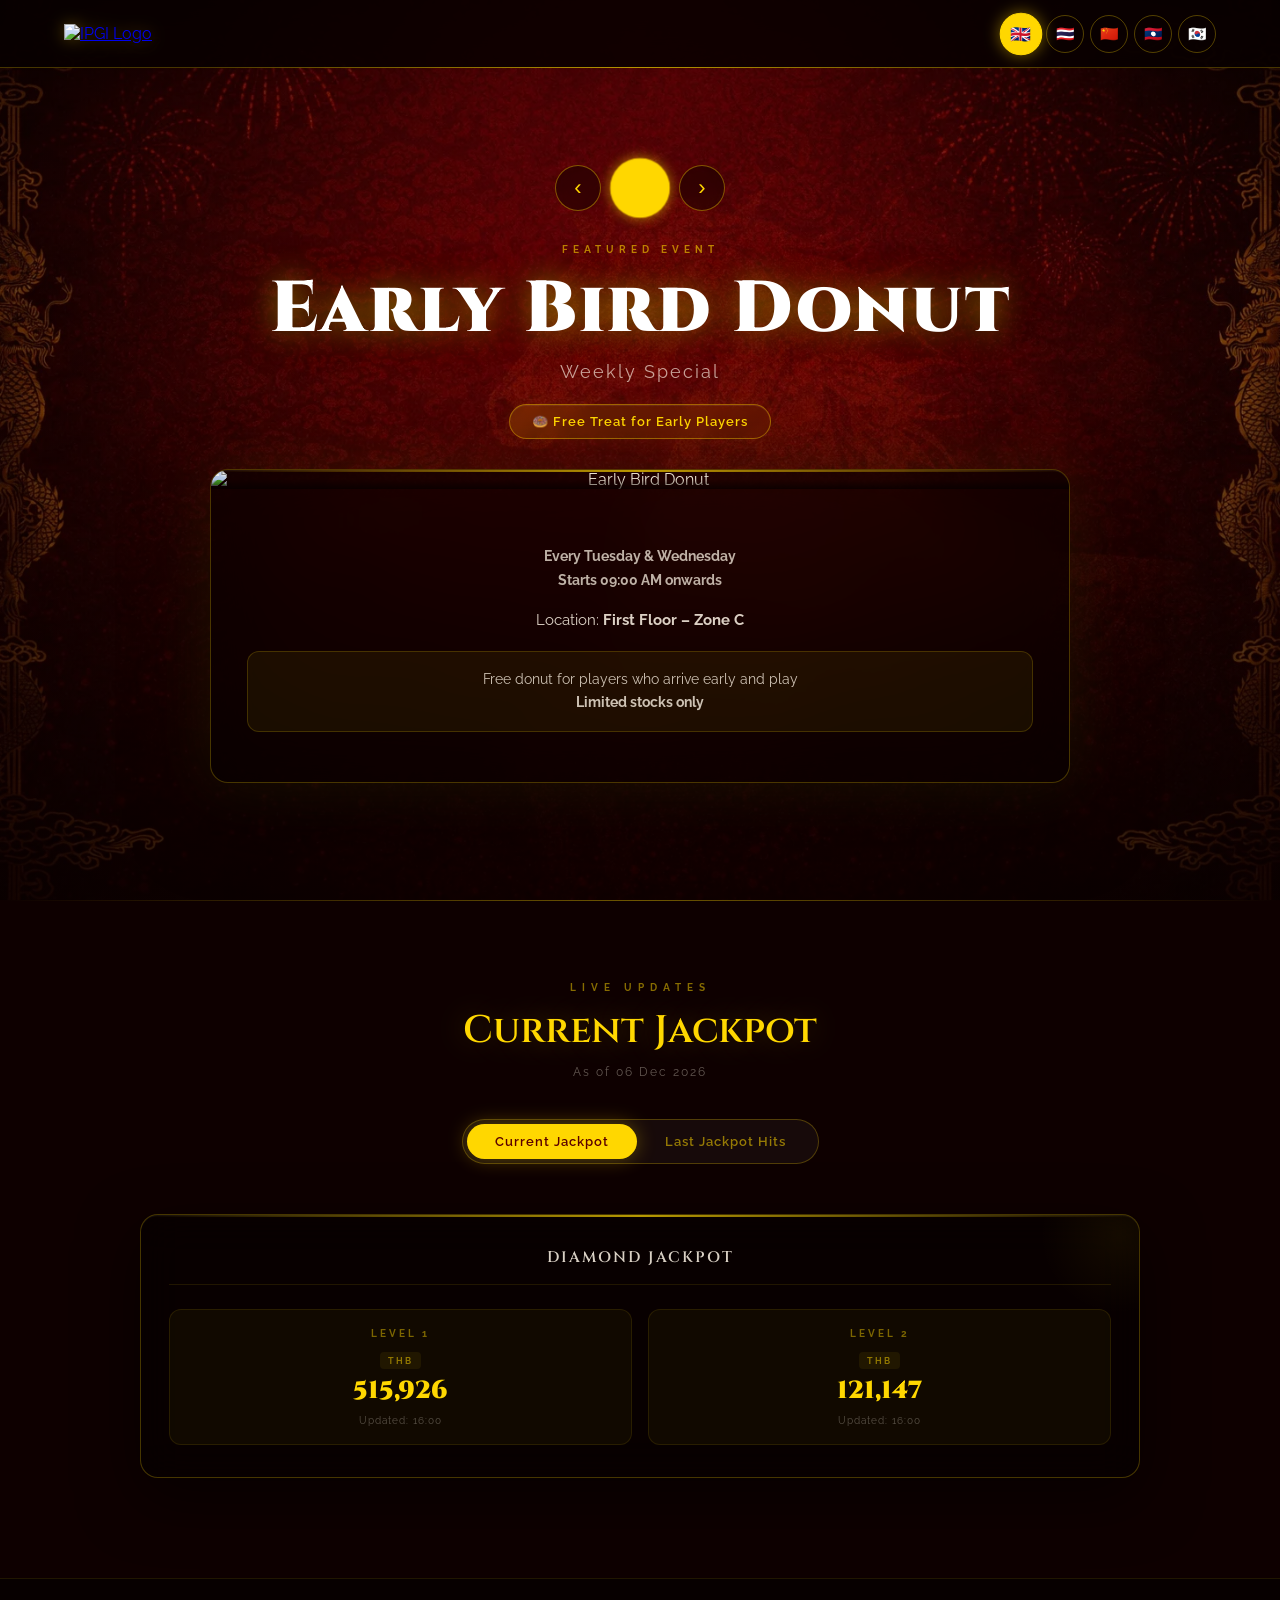
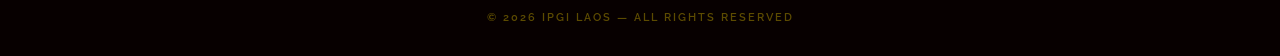
==== index.html @ 239caa52 "Add files via upload" ====
<!DOCTYPE html>
<html lang="en">
<head>
<meta charset="UTF-8">
<meta name="viewport" content="width=device-width, initial-scale=1.0">
<title>IPGI – Events & Jackpot</title>

<link href="https://fonts.googleapis.com/css2?family=Cinzel:wght@400;600;900&family=Raleway:wght@300;400;600;700&display=swap" rel="stylesheet">

<style>
:root{
  --gold:#ffd700;
  --gold-dim:#c9a227;
  --gold-pale:rgba(255,215,0,0.12);
  --crimson:#8b0000;
  --crimson-deep:#1a0000;
  --glass:rgba(10,0,0,0.55);
  --glass-border:rgba(255,215,0,0.25);
  --text:#fff5e6;
  --radius:18px;
  --nav-h:68px;
}

*{margin:0;padding:0;box-sizing:border-box;}
html{scroll-behavior:smooth;}

body{
  font-family:'Raleway',sans-serif;
  color:var(--text);
  background:#0e0000;
  overflow-x:hidden;
  min-height:100vh;
}

/* ── ANIMATED BACKGROUND ── */
body::before{
  content:'';
  position:fixed;
  inset:0;
  background:
    radial-gradient(ellipse 80% 60% at 50% -10%, rgba(139,0,0,0.7) 0%, transparent 70%),
    radial-gradient(ellipse 60% 40% at 80% 100%, rgba(100,0,0,0.4) 0%, transparent 60%),
    radial-gradient(ellipse 50% 50% at 20% 80%, rgba(80,0,0,0.3) 0%, transparent 60%),
    #080000;
  z-index:0;
  pointer-events:none;
}

/* noise grain overlay */
body::after{
  content:'';
  position:fixed;
  inset:0;
  background-image:url("data:image/svg+xml,%3Csvg viewBox='0 0 200 200' xmlns='http://www.w3.org/2000/svg'%3E%3Cfilter id='n'%3E%3CfeTurbulence type='fractalNoise' baseFrequency='0.9' numOctaves='4' stitchTiles='stitch'/%3E%3C/filter%3E%3Crect width='100%25' height='100%25' filter='url(%23n)' opacity='0.04'/%3E%3C/svg%3E");
  background-size:200px 200px;
  opacity:0.35;
  z-index:0;
  pointer-events:none;
}

/* ══════════════════════════════════════
   NAVBAR
══════════════════════════════════════ */
.navbar{
  position:fixed;
  top:0;left:0;width:100%;height:var(--nav-h);
  padding:0 5%;
  display:flex;
  align-items:center;
  justify-content:space-between;
  background:rgba(8,0,0,0.85);
  backdrop-filter:blur(20px);
  -webkit-backdrop-filter:blur(20px);
  border-bottom:1px solid var(--glass-border);
  z-index:1000;
}

.navbar::after{
  content:'';
  position:absolute;
  bottom:-1px;left:15%;right:15%;
  height:1px;
  background:linear-gradient(to right,transparent,var(--gold),transparent);
  opacity:0.6;
}

.logo img{
  height:44px;
  max-width:150px;
  object-fit:contain;
  filter:drop-shadow(0 0 8px rgba(255,215,0,0.3));
  transition:filter .3s;
}
.logo img:hover{filter:drop-shadow(0 0 14px rgba(255,215,0,0.6));}

.lang-switch{display:flex;gap:6px;align-items:center;}
.lang-switch button{
  border:1px solid rgba(255,215,0,0.3);
  background:transparent;
  color:var(--gold);
  border-radius:50%;
  width:38px;height:38px;
  font-size:15px;
  cursor:pointer;
  transition:all .25s;
  display:flex;align-items:center;justify-content:center;
}
.lang-switch button:hover{
  border-color:var(--gold);
  background:rgba(255,215,0,0.1);
  transform:scale(1.08);
}
.lang-switch button.active{
  background:var(--gold);
  border-color:var(--gold);
  color:#5a0000;
  font-weight:700;
  box-shadow:0 0 14px rgba(255,215,0,0.45);
  transform:scale(1.12);
}

/* ══════════════════════════════════════
   HERO / EVENTS
══════════════════════════════════════ */
.hero{
  position:relative;
  z-index:2;
  padding:calc(var(--nav-h) + 60px) 6% 80px;
  text-align:center;
  min-height:100vh;
  display:flex;
  flex-direction:column;
  align-items:center;
  justify-content:center;
  overflow:hidden;
}

.hero-bg{
  position:absolute;
  inset:0;
  background:url("images/cny-bg.webp") center/cover no-repeat;
  z-index:-1;
}
.hero-bg::after{
  content:'';
  position:absolute;
  inset:0;
  background:
    linear-gradient(to bottom, rgba(8,0,0,0.55) 0%, rgba(8,0,0,0.30) 40%, rgba(8,0,0,0.80) 100%),
    linear-gradient(to right, rgba(8,0,0,0.3) 0%, transparent 30%, transparent 70%, rgba(8,0,0,0.3) 100%);
}

/* Event nav */
.event-nav{
  display:flex;
  align-items:center;
  justify-content:center;
  gap:16px;
  margin-bottom:32px;
}
.event-nav button{
  width:46px;height:46px;
  border-radius:50%;
  border:1px solid rgba(255,215,0,0.4);
  background:rgba(0,0,0,0.4);
  backdrop-filter:blur(8px);
  color:var(--gold);
  font-size:22px;
  line-height:1;
  cursor:pointer;
  transition:all .25s;
  display:flex;align-items:center;justify-content:center;
}
.event-nav button:hover{
  background:rgba(255,215,0,0.15);
  border-color:var(--gold);
  transform:scale(1.1);
  box-shadow:0 0 20px rgba(255,215,0,0.2);
}

.evt-dots{display:flex;align-items:center;gap:10px;}
.evt-dot{
  width:9px;height:9px;
  border-radius:50%;
  border:1px solid rgba(255,215,0,0.5);
  background:transparent;
  cursor:pointer;
  transition:all .3s;
  padding:0;
}
.evt-dot.active{
  background:var(--gold);
  box-shadow:0 0 10px rgba(255,215,0,0.6);
  transform:scale(1.3);
}

.hero-content{
  transition:opacity .22s ease, transform .22s ease;
  width:100%;
  max-width:860px;
}
.hero-content.fade{opacity:0.05;transform:translateY(8px);}

.event-overline{
  font-size:0.65rem;
  font-weight:700;
  letter-spacing:5px;
  text-transform:uppercase;
  color:rgba(255,215,0,0.6);
  margin-bottom:14px;
}

.hero h1{
  font-family:'Cinzel',serif;
  font-size:clamp(2rem, 6vw, 4.5rem);
  font-weight:900;
  letter-spacing:2px;
  color:#fff;
  text-shadow:
    0 0 30px rgba(255,215,0,0.5),
    0 2px 40px rgba(0,0,0,0.8);
  margin-bottom:10px;
  line-height:1.15;
}

.hero h2{
  font-size:clamp(0.85rem, 2vw, 1.1rem);
  font-weight:400;
  color:rgba(255,245,230,0.65);
  letter-spacing:2px;
  margin-bottom:22px;
}

.event-pill{
  display:inline-flex;
  align-items:center;
  gap:8px;
  background:linear-gradient(135deg,rgba(255,215,0,0.15),rgba(255,215,0,0.06));
  border:1px solid rgba(255,215,0,0.4);
  backdrop-filter:blur(6px);
  color:var(--gold);
  padding:9px 22px;
  border-radius:100px;
  font-size:0.82rem;
  font-weight:600;
  letter-spacing:1px;
  margin-bottom:30px;
  box-shadow:0 0 20px rgba(255,215,0,0.08),inset 0 1px 0 rgba(255,255,255,0.07);
}

.event-box{
  background:rgba(5,0,0,0.6);
  backdrop-filter:blur(24px);
  -webkit-backdrop-filter:blur(24px);
  border:1px solid var(--glass-border);
  border-radius:var(--radius);
  padding:0;
  overflow:hidden;
  box-shadow:
    0 0 60px rgba(255,215,0,0.07),
    0 30px 80px rgba(0,0,0,0.6),
    inset 0 1px 0 rgba(255,255,255,0.04);
  position:relative;
}

.event-box::before{
  content:'';
  position:absolute;
  top:0;left:0;right:0;
  height:2px;
  background:linear-gradient(to right,transparent,var(--gold),transparent);
  opacity:0.7;
  z-index:1;
}

.event-media{display:none;position:relative;}
.event-media.has-img{display:block;}
.event-img{
  width:100%;max-height:320px;
  object-fit:cover;display:block;
  filter:brightness(0.9) contrast(1.05) saturate(1.1);
}
.event-media::after{
  content:'';
  position:absolute;inset:0;
  background:linear-gradient(to bottom,transparent 50%,rgba(5,0,0,0.7));
  pointer-events:none;
}

.event-body{padding:32px 36px 36px;}

.prize,.schedule,.event-location,.cta-text{
  margin-bottom:14px;
  font-size:0.93rem;
  line-height:1.7;
  color:rgba(255,245,230,0.85);
}
.prize{color:var(--gold);font-size:1.05rem;}
.schedule{color:rgba(255,245,230,0.72);font-size:0.88rem;}
.cta-text{
  margin-top:18px;padding:16px 20px;
  border-radius:12px;
  background:rgba(255,215,0,0.06);
  border:1px solid rgba(255,215,0,0.18);
  font-size:0.88rem;
  color:rgba(255,245,230,0.78);
}

/* ══════════════════════════════════════
   DIVIDER
══════════════════════════════════════ */
.divider{
  position:relative;z-index:2;
  height:1px;
  background:linear-gradient(to right,transparent,rgba(255,215,0,0.4),transparent);
}

/* ══════════════════════════════════════
   JACKPOT SECTION
══════════════════════════════════════ */
.jackpot-section{
  position:relative;z-index:2;
  padding:80px 6% 100px;
  text-align:center;
}

.section-eyebrow{
  font-size:0.65rem;font-weight:700;
  letter-spacing:6px;text-transform:uppercase;
  color:rgba(255,215,0,0.5);margin-bottom:12px;
}

.section-title{
  font-family:'Cinzel',serif;
  font-size:clamp(1.4rem,4vw,2.4rem);
  font-weight:600;
  color:var(--gold);margin-bottom:8px;
  text-shadow:0 0 30px rgba(255,215,0,0.25);
}

.section-subtitle{
  font-size:0.78rem;
  color:rgba(255,245,230,0.35);
  letter-spacing:2px;margin-bottom:40px;
}

.toggle-buttons{
  display:inline-flex;gap:0;
  background:rgba(255,255,255,0.04);
  border:1px solid var(--glass-border);
  border-radius:100px;
  padding:4px;margin-bottom:50px;
}
.toggle-buttons button{
  padding:10px 28px;border-radius:100px;border:none;
  background:transparent;
  color:rgba(255,215,0,0.55);
  font-family:'Raleway',sans-serif;
  font-size:0.82rem;font-weight:600;letter-spacing:1px;
  cursor:pointer;transition:all .3s;
}
.toggle-buttons button.active{
  background:var(--gold);color:#5a0000;
  box-shadow:0 0 20px rgba(255,215,0,0.3);
}
.toggle-buttons button:not(.active):hover{
  color:var(--gold);background:rgba(255,215,0,0.08);
}

#jackpot-container{
  display:grid;
  grid-template-columns:repeat(auto-fit,minmax(320px,1fr));
  gap:24px;max-width:1000px;margin:0 auto;
}

.game{
  background:rgba(5,0,0,0.55);
  backdrop-filter:blur(20px);
  border:1px solid var(--glass-border);
  border-radius:var(--radius);
  padding:32px 28px;
  position:relative;overflow:hidden;
  transition:transform .35s ease, box-shadow .35s ease, opacity .5s ease;
  opacity:0;transform:translateY(30px);
  box-shadow:0 20px 60px rgba(0,0,0,0.5),inset 0 1px 0 rgba(255,255,255,0.04);
}
.game.visible{opacity:1;transform:translateY(0);}
.game::before{
  content:'';position:absolute;top:0;left:0;right:0;height:2px;
  background:linear-gradient(to right,transparent,rgba(255,215,0,0.7),transparent);
}
.game::after{
  content:'';position:absolute;top:-60px;right:-60px;
  width:160px;height:160px;border-radius:50%;
  background:radial-gradient(circle,rgba(255,215,0,0.05) 0%,transparent 70%);
  pointer-events:none;
}
.game:hover{
  transform:translateY(-4px);
  box-shadow:0 30px 80px rgba(0,0,0,0.6),0 0 40px rgba(255,215,0,0.07),inset 0 1px 0 rgba(255,255,255,0.05);
}

.game-name{
  font-family:'Cinzel',serif;
  font-size:0.95rem;font-weight:600;
  color:rgba(255,245,230,0.85);
  letter-spacing:2px;text-transform:uppercase;
  margin-bottom:24px;padding-bottom:16px;
  border-bottom:1px solid rgba(255,215,0,0.1);
}

.levels{display:flex;gap:16px;}
.level{
  flex:1;
  background:rgba(255,215,0,0.04);
  border:1px solid rgba(255,215,0,0.1);
  border-radius:12px;padding:18px 14px;text-align:center;
  transition:background .3s;
}
.level:hover{background:rgba(255,215,0,0.07);}

.level-label{
  font-size:0.62rem;font-weight:700;
  letter-spacing:3px;text-transform:uppercase;
  color:rgba(255,215,0,0.45);margin-bottom:10px;
}

.currency-badge{
  display:inline-block;font-size:0.58rem;
  font-weight:700;letter-spacing:2px;
  color:rgba(255,215,0,0.5);
  background:rgba(255,215,0,0.07);
  padding:3px 8px;border-radius:4px;margin-bottom:8px;
}

.amount{
  font-family:'Cinzel',serif;
  font-size:1.55rem;font-weight:900;
  color:var(--gold);margin-bottom:10px;line-height:1.1;
}

@keyframes goldPulse{
  0%{text-shadow:0 0 8px rgba(255,215,0,0.4);}
  50%{text-shadow:0 0 30px rgba(255,215,0,1),0 0 60px rgba(255,180,0,0.5),0 0 80px rgba(255,215,0,0.2);}
  100%{text-shadow:0 0 8px rgba(255,215,0,0.4);}
}
.amount.glow{animation:goldPulse 2.5s ease-in-out infinite;}

.date{font-size:0.65rem;color:rgba(255,245,230,0.3);letter-spacing:1px;}

/* ══════════════════════════════════════
   FOOTER
══════════════════════════════════════ */
footer{
  position:relative;z-index:2;
  padding:32px 6%;text-align:center;
  border-top:1px solid rgba(255,215,0,0.1);
  background:rgba(5,0,0,0.7);
}
footer p{
  font-size:0.68rem;color:rgba(255,215,0,0.35);
  letter-spacing:2px;font-weight:600;text-transform:uppercase;
}

/* ══════════════════════════════════════
   SCROLL REVEAL
══════════════════════════════════════ */
.reveal-section{
  opacity:0;transform:translateY(40px);
  transition:opacity .7s ease, transform .7s ease;
}
.reveal-section.visible{opacity:1;transform:none;}

/* ══════════════════════════════════════
   MOBILE
══════════════════════════════════════ */
@media(max-width:768px){
  .hero{padding:calc(var(--nav-h)+40px) 5% 60px;}
  .hero h1{font-size:2rem;}
  .event-body{padding:22px 20px 26px;}
  .levels{flex-direction:column;gap:12px;}
  #jackpot-container{grid-template-columns:1fr;}
  .toggle-buttons button{padding:9px 18px;font-size:0.75rem;}
  .section-title{font-size:1.4rem;}
  .amount{font-size:1.3rem;}
  .event-nav button{width:40px;height:40px;font-size:18px;}
}
@media(max-width:480px){
  .navbar{padding:0 4%;}
  .lang-switch button{width:33px;height:33px;font-size:13px;}
}
</style>
</head>
<body>

<!-- NAVBAR -->
<nav class="navbar">
  <div class="logo">
    <a href="https://www.indo.com.au" target="_blank" rel="noopener">
      <img src="https://indo.com.au/wp-content/uploads/2024/03/Group-3-1.png" alt="IPGI Logo">
    </a>
  </div>
  <div class="lang-switch">
    <button onclick="setLanguage('en',this)" title="English">&#127468;&#127463;</button>
    <button onclick="setLanguage('th',this)" title="Thai">&#127481;&#127469;</button>
    <button onclick="setLanguage('zh',this)" title="Chinese">&#127464;&#127475;</button>
    <button onclick="setLanguage('lo',this)" title="Lao">&#127473;&#127462;</button>
    <button onclick="setLanguage('ko',this)" title="Korean">&#127472;&#127479;</button>
  </div>
</nav>

<!-- HERO / EVENTS -->
<section class="hero" id="hero">
  <div class="hero-bg" id="heroBg"></div>

  <div class="hero-content" id="heroContent">
    <div class="event-nav">
      <button id="evtPrev" aria-label="Previous event">&#8249;</button>
      <div class="evt-dots" id="evtDots"></div>
      <button id="evtNext" aria-label="Next event">&#8250;</button>
    </div>

    <div class="event-overline" id="event-overline">Featured Event</div>
    <h1 id="event-title"></h1>
    <h2 id="event-subtitle"></h2>
    <div class="event-pill" id="event-pill"></div>

    <div class="event-box">
      <div class="event-media" id="evtMediaWrap">
        <img class="event-img" id="evtImage" alt="">
      </div>
      <div class="event-body">
        <div class="prize" id="prize1"></div>
        <div class="prize" id="prize2"></div>
        <div class="prize" id="prize3"></div>
        <div class="schedule" id="schedule"></div>
        <div class="event-location" id="location"></div>
        <div class="cta-text" id="cta-text"></div>
      </div>
    </div>
  </div>
</section>

<div class="divider"></div>

<!-- JACKPOT -->
<section class="jackpot-section reveal-section" id="jackpotSection">
  <div class="section-eyebrow">Live Updates</div>
  <h1 class="section-title" id="jackpot-title">Current Jackpot</h1>
  <div class="section-subtitle" id="jackpot-subtitle"></div>

  <div class="toggle-buttons">
    <button id="btn-current" class="active">Current Jackpot</button>
    <button id="btn-last">Last Jackpot Hits</button>
  </div>

  <div id="jackpot-container"></div>
</section>

<footer>
  <p>&#169; 2026 IPGI Laos &mdash; All rights reserved</p>
</footer>

<script>
/* ══ EVENTS ══ */
const events = [
  {
    id:"early_bird_donut",
    image:"images/early-bird-donut-1.webp",
    translations:{
      en:{title:"Early Bird Donut",subtitle:"Weekly Special",pill:"🍩 Free Treat for Early Players",prize1:"",prize2:"",prize3:"",schedule:"<br><strong>Every Tuesday &amp; Wednesday</strong><br><strong>Starts 09:00 AM onwards</strong>",location:"Location: <strong>First Floor – Zone C</strong>",cta:"Free donut for players who arrive early and play<br><strong>Limited stocks only</strong>"},
      th:{title:"โดนัท Early Bird",subtitle:"โปรโมชันประจำสัปดาห์",pill:"🍩 ของว่างฟรีสำหรับผู้มาเช้า",prize1:"",prize2:"",prize3:"",schedule:"<br><strong>ทุกวันอังคาร &amp; วันพุธ</strong><br><strong>09:00 – 11:00 น.</strong>",location:"สถานที่: <strong>ชั้น 1 – โซน C</strong>",cta:"ฟรีโดนัทสำหรับผู้เล่นที่มาเช้าและร่วมเล่น<br><strong>มีจำนวนจำกัด</strong>"},
      zh:{title:"早鸟甜甜圈",subtitle:"每周特别活动",pill:"🍩 早到玩家免费点心",prize1:"",prize2:"",prize3:"",schedule:"<br><strong>每周二 &amp; 周三</strong><br><strong>09:00 – 11:00</strong>",location:"地点：<strong>一楼 C 区</strong>",cta:"早到并参与游戏的玩家可免费领取甜甜圈<br><strong>数量有限，送完即止</strong>"},
      lo:{title:"Early Bird Donut",subtitle:"ໂປຣໂມຊັນປະຈຳອາທິດ",pill:"🍩 ໂດນັດຟຣີ ສຳລັບຜູ້ມາເຊົ້າ",prize1:"",prize2:"",prize3:"",schedule:"<br><strong>ທຸກວັນອັງຄານ &amp; ວັນພຸດ</strong><br><strong>09:00 – 11:00</strong>",location:"ສະຖານທີ່: <strong>ຊັ້ນ 1 – ໂຊນ C</strong>",cta:"ໂດນັດຟຣີ ສຳລັບຜູ້ທີ່ມາເຊົ້າແລະຮ່ວມຫຼິ້ນ<br><strong>ມີຈຳນວນຈຳກັດ</strong>"},
      ko:{title:"얼리버드 도넛",subtitle:"주간 스페셜",pill:"🍩 일찍 온 플레이어 무료 간식",prize1:"",prize2:"",prize3:"",schedule:"<br><strong>매주 화요일 &amp; 수요일</strong><br><strong>09:00 – 11:00</strong>",location:"장소: <strong>1층 – C 구역</strong>",cta:"일찍 도착해 플레이하는 고객께 무료 도넛 제공<br><strong>수량 한정</strong>"}
    }
  }
];

let currentEventIndex=0, currentLang="en", autoTimer=null;
const AUTO_MS=60000;
const dotsWrap=document.getElementById("evtDots");

function buildDots(){
  dotsWrap.innerHTML="";
  events.forEach((_,i)=>{
    const d=document.createElement("button");
    d.type="button";
    d.className="evt-dot"+(i===currentEventIndex?" active":"");
    d.setAttribute("aria-label","Event "+(i+1));
    d.addEventListener("click",()=>{currentEventIndex=i;applyEvent();restartAuto();});
    dotsWrap.appendChild(d);
  });
}
function updateDots(){dotsWrap.querySelectorAll(".evt-dot").forEach((d,i)=>d.classList.toggle("active",i===currentEventIndex));}

function startAuto(){stopAuto();autoTimer=setInterval(()=>{currentEventIndex=(currentEventIndex+1)%events.length;applyEvent();},AUTO_MS);}
function stopAuto(){if(autoTimer){clearInterval(autoTimer);autoTimer=null;}}
function restartAuto(){startAuto();}

function applyEvent(){
  const content=document.getElementById("heroContent");
  content.classList.add("fade");
  setTimeout(()=>{
    const evt=events[currentEventIndex]||events[0];
    const t=(evt.translations&&evt.translations[currentLang])?evt.translations[currentLang]:evt.translations.en;
    document.getElementById("event-title").innerHTML=t.title||"";
    document.getElementById("event-subtitle").innerHTML=t.subtitle||"";
    document.getElementById("event-pill").innerHTML=t.pill||"";
    const mw=document.getElementById("evtMediaWrap"), img=document.getElementById("evtImage");
    if(evt.image&&evt.image.trim()){img.src=evt.image;img.alt=t.title||"Event";mw.classList.add("has-img");}
    else{img.removeAttribute("src");mw.classList.remove("has-img");}
    setBlock("prize1",t.prize1);setBlock("prize2",t.prize2);setBlock("prize3",t.prize3);
    setBlock("schedule",t.schedule);setBlock("location",t.location);setBlock("cta-text",t.cta);
    updateDots();
    content.classList.remove("fade");
  },200);
}

function setBlock(id,html){
  const el=document.getElementById(id);if(!el)return;
  const empty=!html||String(html).trim()==="";
  el.innerHTML=html||"";el.style.display=empty?"none":"";
}

function setLanguage(lang,btn){
  currentLang=lang||"en";applyEvent();
  document.querySelectorAll(".lang-switch button").forEach(b=>b.classList.remove("active"));
  if(btn)btn.classList.add("active");
}

document.getElementById("evtPrev").addEventListener("click",()=>{currentEventIndex=(currentEventIndex-1+events.length)%events.length;applyEvent();restartAuto();});
document.getElementById("evtNext").addEventListener("click",()=>{currentEventIndex=(currentEventIndex+1)%events.length;applyEvent();restartAuto();});

const heroEl=document.getElementById("hero");
heroEl.addEventListener("mouseenter",stopAuto);
heroEl.addEventListener("mouseleave",startAuto);
heroEl.addEventListener("touchstart",stopAuto,{passive:true});
heroEl.addEventListener("touchend",startAuto,{passive:true});

buildDots();
setLanguage("en",document.querySelector(".lang-switch button"));
startAuto();

/* ══ JACKPOT ══ */
let jackpotData={},currentMode="current";

fetch("data.json").then(r=>r.json()).then(data=>{
  jackpotData=data;currentMode=data.mode||"current";
  setActiveBtn();renderJackpot();
}).catch(()=>{setActiveBtn();renderJackpot();});

document.getElementById("btn-current").onclick=()=>{currentMode="current";setActiveBtn();renderJackpot();};
document.getElementById("btn-last").onclick=()=>{currentMode="last";setActiveBtn();renderJackpot();};

function setActiveBtn(){
  document.getElementById("btn-current").classList.toggle("active",currentMode==="current");
  document.getElementById("btn-last").classList.toggle("active",currentMode==="last");
  const title=document.getElementById("jackpot-title");
  const sub=document.getElementById("jackpot-subtitle");
  if(currentMode==="current"){
    const d=new Date();
    const months=["Jan","Feb","Mar","Apr","May","Jun","Jul","Aug","Sep","Oct","Nov","Dec"];
    title.textContent="Current Jackpot";
    sub.textContent="As of "+String(d.getDate()).padStart(2,"0")+" "+months[d.getMonth()]+" "+d.getFullYear();
  }else{
    title.textContent="Last Jackpot Hits";
    sub.textContent="Previous winning amounts";
  }
}

function animateCounter(el,target){
  const dur=1600;let start=null;
  function step(ts){
    if(!start)start=ts;
    const pct=Math.min((ts-start)/dur,1);
    const ease=1-Math.pow(1-pct,3);
    el.textContent=Math.floor(ease*target).toLocaleString();
    if(pct<1)requestAnimationFrame(step);
    else el.textContent=target.toLocaleString();
  }
  requestAnimationFrame(step);
}

function renderJackpot(){
  const container=document.getElementById("jackpot-container");
  container.innerHTML="";
  const games=jackpotData[currentMode];
  if(!games)return;
  Object.entries(games).forEach(([key,game],idx)=>{
    const card=document.createElement("div");
    card.className="game";
    card.style.transitionDelay=(idx*0.12)+"s";
    card.innerHTML=`
      <div class="game-name">${formatGameName(key)}</div>
      <div class="levels">
        <div class="level">
          <div class="level-label">Level 1</div>
          <div class="currency-badge">THB</div>
          <div class="amount" data-value="${game.level1}">0</div>
          <div class="date">${currentMode==="current"?"Updated: "+(game.time||"--:--"):"Date: "+(game.level1_date||"--")}</div>
        </div>
        <div class="level">
          <div class="level-label">Level 2</div>
          <div class="currency-badge">THB</div>
          <div class="amount" data-value="${game.level2}">0</div>
          <div class="date">${currentMode==="current"?"Updated: "+(game.time||"--:--"):"Date: "+(game.level2_date||"--")}</div>
        </div>
      </div>`;
    container.appendChild(card);
  });

  requestAnimationFrame(()=>{
    document.querySelectorAll(".game").forEach(c=>c.classList.add("visible"));
    if(currentMode==="current"){
      document.querySelectorAll(".amount").forEach(el=>{
        const t=parseInt(el.dataset.value);
        if(!isNaN(t)){animateCounter(el,t);setTimeout(()=>el.classList.add("glow"),1600);}
      });
    }else{
      document.querySelectorAll(".amount").forEach(el=>{
        const v=parseInt(el.dataset.value);
        el.textContent=isNaN(v)?"-":Number(v).toLocaleString();
        el.classList.remove("glow");
      });
    }
  });
}

function formatGameName(key){return key.replace(/([A-Z])/g," $1").replace(/^./,s=>s.toUpperCase()).trim();}

/* ══ SCROLL REVEAL ══ */
const observer=new IntersectionObserver(entries=>{
  entries.forEach(e=>{if(e.isIntersecting)e.target.classList.add("visible");});
},{threshold:0.1});
document.querySelectorAll(".reveal-section").forEach(el=>observer.observe(el));
</script>
</body>
</html>
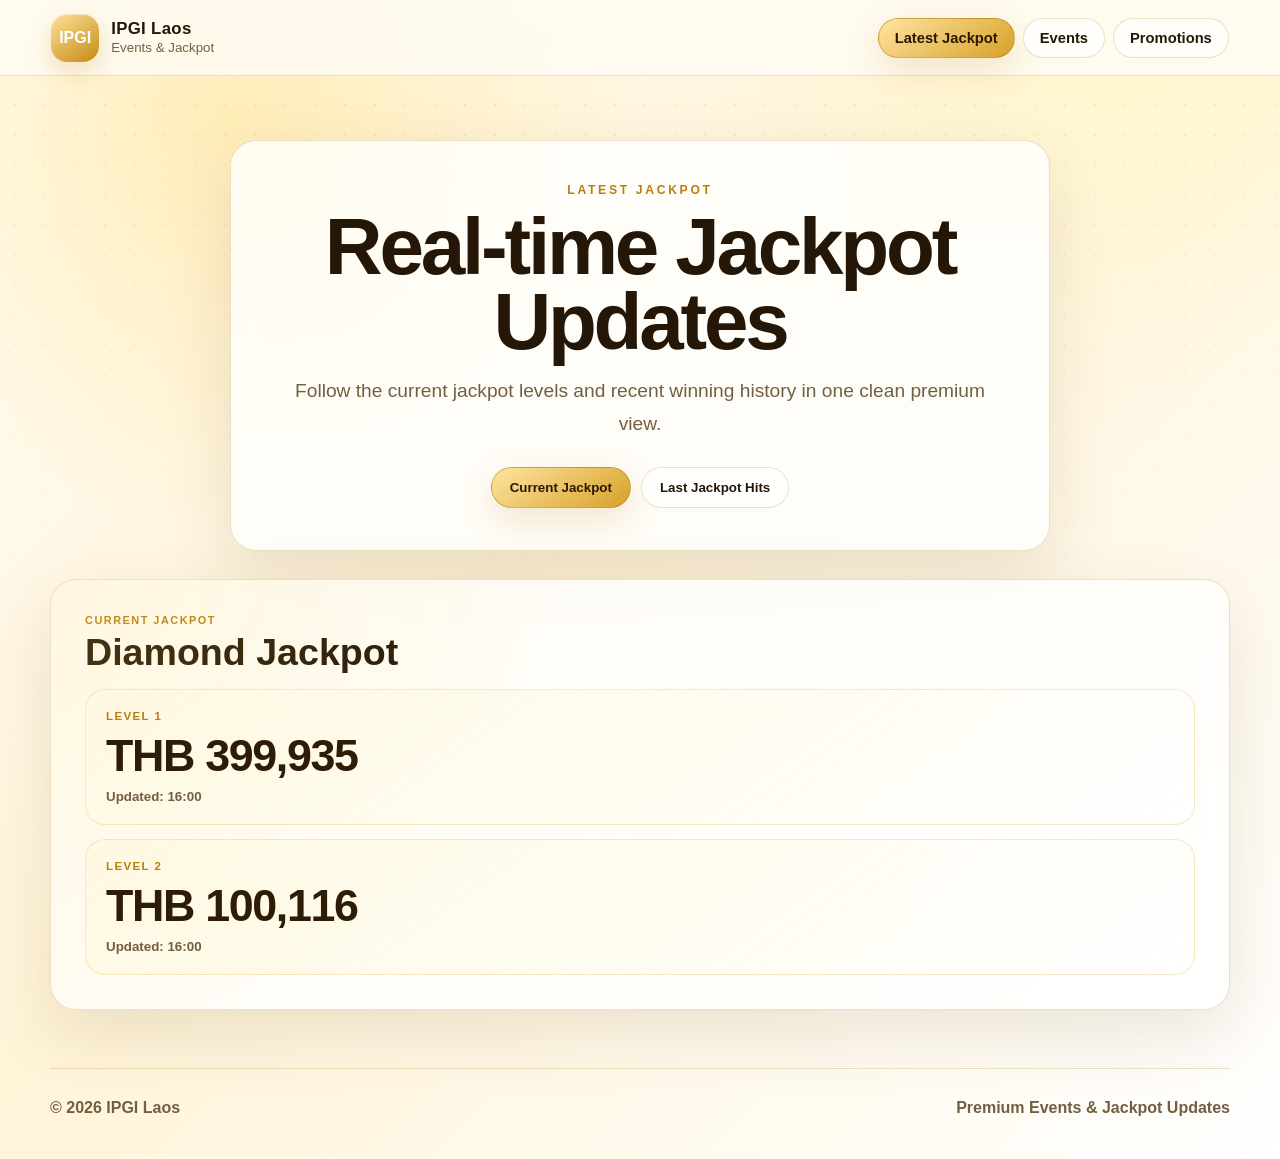
==== commit bcbb047f: "Add files via upload" ====
--- a/index.html
+++ b/index.html
@@ -1,739 +1,42 @@
 <!DOCTYPE html>
 <html lang="en">
 <head>
-<meta charset="UTF-8">
-<meta name="viewport" content="width=device-width, initial-scale=1.0">
-<title>IPGI – Events & Jackpot</title>
-
-<link href="https://fonts.googleapis.com/css2?family=Cinzel:wght@400;600;900&family=Raleway:wght@300;400;600;700&display=swap" rel="stylesheet">
-
-<style>
-:root{
-  --gold:#ffd700;
-  --gold-dim:#c9a227;
-  --gold-pale:rgba(255,215,0,0.12);
-  --crimson:#8b0000;
-  --crimson-deep:#1a0000;
-  --glass:rgba(10,0,0,0.55);
-  --glass-border:rgba(255,215,0,0.25);
-  --text:#fff5e6;
-  --radius:18px;
-  --nav-h:68px;
-}
-
-*{margin:0;padding:0;box-sizing:border-box;}
-html{scroll-behavior:smooth;}
-
-body{
-  font-family:'Raleway',sans-serif;
-  color:var(--text);
-  background:#0e0000;
-  overflow-x:hidden;
-  min-height:100vh;
-}
-
-/* ── ANIMATED BACKGROUND ── */
-body::before{
-  content:'';
-  position:fixed;
-  inset:0;
-  background:
-    radial-gradient(ellipse 80% 60% at 50% -10%, rgba(139,0,0,0.7) 0%, transparent 70%),
-    radial-gradient(ellipse 60% 40% at 80% 100%, rgba(100,0,0,0.4) 0%, transparent 60%),
-    radial-gradient(ellipse 50% 50% at 20% 80%, rgba(80,0,0,0.3) 0%, transparent 60%),
-    #080000;
-  z-index:0;
-  pointer-events:none;
-}
-
-/* noise grain overlay */
-body::after{
-  content:'';
-  position:fixed;
-  inset:0;
-  background-image:url("data:image/svg+xml,%3Csvg viewBox='0 0 200 200' xmlns='http://www.w3.org/2000/svg'%3E%3Cfilter id='n'%3E%3CfeTurbulence type='fractalNoise' baseFrequency='0.9' numOctaves='4' stitchTiles='stitch'/%3E%3C/filter%3E%3Crect width='100%25' height='100%25' filter='url(%23n)' opacity='0.04'/%3E%3C/svg%3E");
-  background-size:200px 200px;
-  opacity:0.35;
-  z-index:0;
-  pointer-events:none;
-}
-
-/* ══════════════════════════════════════
-   NAVBAR
-══════════════════════════════════════ */
-.navbar{
-  position:fixed;
-  top:0;left:0;width:100%;height:var(--nav-h);
-  padding:0 5%;
-  display:flex;
-  align-items:center;
-  justify-content:space-between;
-  background:rgba(8,0,0,0.85);
-  backdrop-filter:blur(20px);
-  -webkit-backdrop-filter:blur(20px);
-  border-bottom:1px solid var(--glass-border);
-  z-index:1000;
-}
-
-.navbar::after{
-  content:'';
-  position:absolute;
-  bottom:-1px;left:15%;right:15%;
-  height:1px;
-  background:linear-gradient(to right,transparent,var(--gold),transparent);
-  opacity:0.6;
-}
-
-.logo img{
-  height:44px;
-  max-width:150px;
-  object-fit:contain;
-  filter:drop-shadow(0 0 8px rgba(255,215,0,0.3));
-  transition:filter .3s;
-}
-.logo img:hover{filter:drop-shadow(0 0 14px rgba(255,215,0,0.6));}
-
-.lang-switch{display:flex;gap:6px;align-items:center;}
-.lang-switch button{
-  border:1px solid rgba(255,215,0,0.3);
-  background:transparent;
-  color:var(--gold);
-  border-radius:50%;
-  width:38px;height:38px;
-  font-size:15px;
-  cursor:pointer;
-  transition:all .25s;
-  display:flex;align-items:center;justify-content:center;
-}
-.lang-switch button:hover{
-  border-color:var(--gold);
-  background:rgba(255,215,0,0.1);
-  transform:scale(1.08);
-}
-.lang-switch button.active{
-  background:var(--gold);
-  border-color:var(--gold);
-  color:#5a0000;
-  font-weight:700;
-  box-shadow:0 0 14px rgba(255,215,0,0.45);
-  transform:scale(1.12);
-}
-
-/* ══════════════════════════════════════
-   HERO / EVENTS
-══════════════════════════════════════ */
-.hero{
-  position:relative;
-  z-index:2;
-  padding:calc(var(--nav-h) + 60px) 6% 80px;
-  text-align:center;
-  min-height:100vh;
-  display:flex;
-  flex-direction:column;
-  align-items:center;
-  justify-content:center;
-  overflow:hidden;
-}
-
-.hero-bg{
-  position:absolute;
-  inset:0;
-  background:url("images/cny-bg.webp") center/cover no-repeat;
-  z-index:-1;
-}
-.hero-bg::after{
-  content:'';
-  position:absolute;
-  inset:0;
-  background:
-    linear-gradient(to bottom, rgba(8,0,0,0.55) 0%, rgba(8,0,0,0.30) 40%, rgba(8,0,0,0.80) 100%),
-    linear-gradient(to right, rgba(8,0,0,0.3) 0%, transparent 30%, transparent 70%, rgba(8,0,0,0.3) 100%);
-}
-
-/* Event nav */
-.event-nav{
-  display:flex;
-  align-items:center;
-  justify-content:center;
-  gap:16px;
-  margin-bottom:32px;
-}
-.event-nav button{
-  width:46px;height:46px;
-  border-radius:50%;
-  border:1px solid rgba(255,215,0,0.4);
-  background:rgba(0,0,0,0.4);
-  backdrop-filter:blur(8px);
-  color:var(--gold);
-  font-size:22px;
-  line-height:1;
-  cursor:pointer;
-  transition:all .25s;
-  display:flex;align-items:center;justify-content:center;
-}
-.event-nav button:hover{
-  background:rgba(255,215,0,0.15);
-  border-color:var(--gold);
-  transform:scale(1.1);
-  box-shadow:0 0 20px rgba(255,215,0,0.2);
-}
-
-.evt-dots{display:flex;align-items:center;gap:10px;}
-.evt-dot{
-  width:9px;height:9px;
-  border-radius:50%;
-  border:1px solid rgba(255,215,0,0.5);
-  background:transparent;
-  cursor:pointer;
-  transition:all .3s;
-  padding:0;
-}
-.evt-dot.active{
-  background:var(--gold);
-  box-shadow:0 0 10px rgba(255,215,0,0.6);
-  transform:scale(1.3);
-}
-
-.hero-content{
-  transition:opacity .22s ease, transform .22s ease;
-  width:100%;
-  max-width:860px;
-}
-.hero-content.fade{opacity:0.05;transform:translateY(8px);}
-
-.event-overline{
-  font-size:0.65rem;
-  font-weight:700;
-  letter-spacing:5px;
-  text-transform:uppercase;
-  color:rgba(255,215,0,0.6);
-  margin-bottom:14px;
-}
-
-.hero h1{
-  font-family:'Cinzel',serif;
-  font-size:clamp(2rem, 6vw, 4.5rem);
-  font-weight:900;
-  letter-spacing:2px;
-  color:#fff;
-  text-shadow:
-    0 0 30px rgba(255,215,0,0.5),
-    0 2px 40px rgba(0,0,0,0.8);
-  margin-bottom:10px;
-  line-height:1.15;
-}
-
-.hero h2{
-  font-size:clamp(0.85rem, 2vw, 1.1rem);
-  font-weight:400;
-  color:rgba(255,245,230,0.65);
-  letter-spacing:2px;
-  margin-bottom:22px;
-}
-
-.event-pill{
-  display:inline-flex;
-  align-items:center;
-  gap:8px;
-  background:linear-gradient(135deg,rgba(255,215,0,0.15),rgba(255,215,0,0.06));
-  border:1px solid rgba(255,215,0,0.4);
-  backdrop-filter:blur(6px);
-  color:var(--gold);
-  padding:9px 22px;
-  border-radius:100px;
-  font-size:0.82rem;
-  font-weight:600;
-  letter-spacing:1px;
-  margin-bottom:30px;
-  box-shadow:0 0 20px rgba(255,215,0,0.08),inset 0 1px 0 rgba(255,255,255,0.07);
-}
-
-.event-box{
-  background:rgba(5,0,0,0.6);
-  backdrop-filter:blur(24px);
-  -webkit-backdrop-filter:blur(24px);
-  border:1px solid var(--glass-border);
-  border-radius:var(--radius);
-  padding:0;
-  overflow:hidden;
-  box-shadow:
-    0 0 60px rgba(255,215,0,0.07),
-    0 30px 80px rgba(0,0,0,0.6),
-    inset 0 1px 0 rgba(255,255,255,0.04);
-  position:relative;
-}
-
-.event-box::before{
-  content:'';
-  position:absolute;
-  top:0;left:0;right:0;
-  height:2px;
-  background:linear-gradient(to right,transparent,var(--gold),transparent);
-  opacity:0.7;
-  z-index:1;
-}
-
-.event-media{display:none;position:relative;}
-.event-media.has-img{display:block;}
-.event-img{
-  width:100%;max-height:320px;
-  object-fit:cover;display:block;
-  filter:brightness(0.9) contrast(1.05) saturate(1.1);
-}
-.event-media::after{
-  content:'';
-  position:absolute;inset:0;
-  background:linear-gradient(to bottom,transparent 50%,rgba(5,0,0,0.7));
-  pointer-events:none;
-}
-
-.event-body{padding:32px 36px 36px;}
-
-.prize,.schedule,.event-location,.cta-text{
-  margin-bottom:14px;
-  font-size:0.93rem;
-  line-height:1.7;
-  color:rgba(255,245,230,0.85);
-}
-.prize{color:var(--gold);font-size:1.05rem;}
-.schedule{color:rgba(255,245,230,0.72);font-size:0.88rem;}
-.cta-text{
-  margin-top:18px;padding:16px 20px;
-  border-radius:12px;
-  background:rgba(255,215,0,0.06);
-  border:1px solid rgba(255,215,0,0.18);
-  font-size:0.88rem;
-  color:rgba(255,245,230,0.78);
-}
-
-/* ══════════════════════════════════════
-   DIVIDER
-══════════════════════════════════════ */
-.divider{
-  position:relative;z-index:2;
-  height:1px;
-  background:linear-gradient(to right,transparent,rgba(255,215,0,0.4),transparent);
-}
-
-/* ══════════════════════════════════════
-   JACKPOT SECTION
-══════════════════════════════════════ */
-.jackpot-section{
-  position:relative;z-index:2;
-  padding:80px 6% 100px;
-  text-align:center;
-}
-
-.section-eyebrow{
-  font-size:0.65rem;font-weight:700;
-  letter-spacing:6px;text-transform:uppercase;
-  color:rgba(255,215,0,0.5);margin-bottom:12px;
-}
-
-.section-title{
-  font-family:'Cinzel',serif;
-  font-size:clamp(1.4rem,4vw,2.4rem);
-  font-weight:600;
-  color:var(--gold);margin-bottom:8px;
-  text-shadow:0 0 30px rgba(255,215,0,0.25);
-}
-
-.section-subtitle{
-  font-size:0.78rem;
-  color:rgba(255,245,230,0.35);
-  letter-spacing:2px;margin-bottom:40px;
-}
-
-.toggle-buttons{
-  display:inline-flex;gap:0;
-  background:rgba(255,255,255,0.04);
-  border:1px solid var(--glass-border);
-  border-radius:100px;
-  padding:4px;margin-bottom:50px;
-}
-.toggle-buttons button{
-  padding:10px 28px;border-radius:100px;border:none;
-  background:transparent;
-  color:rgba(255,215,0,0.55);
-  font-family:'Raleway',sans-serif;
-  font-size:0.82rem;font-weight:600;letter-spacing:1px;
-  cursor:pointer;transition:all .3s;
-}
-.toggle-buttons button.active{
-  background:var(--gold);color:#5a0000;
-  box-shadow:0 0 20px rgba(255,215,0,0.3);
-}
-.toggle-buttons button:not(.active):hover{
-  color:var(--gold);background:rgba(255,215,0,0.08);
-}
-
-#jackpot-container{
-  display:grid;
-  grid-template-columns:repeat(auto-fit,minmax(320px,1fr));
-  gap:24px;max-width:1000px;margin:0 auto;
-}
-
-.game{
-  background:rgba(5,0,0,0.55);
-  backdrop-filter:blur(20px);
-  border:1px solid var(--glass-border);
-  border-radius:var(--radius);
-  padding:32px 28px;
-  position:relative;overflow:hidden;
-  transition:transform .35s ease, box-shadow .35s ease, opacity .5s ease;
-  opacity:0;transform:translateY(30px);
-  box-shadow:0 20px 60px rgba(0,0,0,0.5),inset 0 1px 0 rgba(255,255,255,0.04);
-}
-.game.visible{opacity:1;transform:translateY(0);}
-.game::before{
-  content:'';position:absolute;top:0;left:0;right:0;height:2px;
-  background:linear-gradient(to right,transparent,rgba(255,215,0,0.7),transparent);
-}
-.game::after{
-  content:'';position:absolute;top:-60px;right:-60px;
-  width:160px;height:160px;border-radius:50%;
-  background:radial-gradient(circle,rgba(255,215,0,0.05) 0%,transparent 70%);
-  pointer-events:none;
-}
-.game:hover{
-  transform:translateY(-4px);
-  box-shadow:0 30px 80px rgba(0,0,0,0.6),0 0 40px rgba(255,215,0,0.07),inset 0 1px 0 rgba(255,255,255,0.05);
-}
-
-.game-name{
-  font-family:'Cinzel',serif;
-  font-size:0.95rem;font-weight:600;
-  color:rgba(255,245,230,0.85);
-  letter-spacing:2px;text-transform:uppercase;
-  margin-bottom:24px;padding-bottom:16px;
-  border-bottom:1px solid rgba(255,215,0,0.1);
-}
-
-.levels{display:flex;gap:16px;}
-.level{
-  flex:1;
-  background:rgba(255,215,0,0.04);
-  border:1px solid rgba(255,215,0,0.1);
-  border-radius:12px;padding:18px 14px;text-align:center;
-  transition:background .3s;
-}
-.level:hover{background:rgba(255,215,0,0.07);}
-
-.level-label{
-  font-size:0.62rem;font-weight:700;
-  letter-spacing:3px;text-transform:uppercase;
-  color:rgba(255,215,0,0.45);margin-bottom:10px;
-}
-
-.currency-badge{
-  display:inline-block;font-size:0.58rem;
-  font-weight:700;letter-spacing:2px;
-  color:rgba(255,215,0,0.5);
-  background:rgba(255,215,0,0.07);
-  padding:3px 8px;border-radius:4px;margin-bottom:8px;
-}
-
-.amount{
-  font-family:'Cinzel',serif;
-  font-size:1.55rem;font-weight:900;
-  color:var(--gold);margin-bottom:10px;line-height:1.1;
-}
-
-@keyframes goldPulse{
-  0%{text-shadow:0 0 8px rgba(255,215,0,0.4);}
-  50%{text-shadow:0 0 30px rgba(255,215,0,1),0 0 60px rgba(255,180,0,0.5),0 0 80px rgba(255,215,0,0.2);}
-  100%{text-shadow:0 0 8px rgba(255,215,0,0.4);}
-}
-.amount.glow{animation:goldPulse 2.5s ease-in-out infinite;}
-
-.date{font-size:0.65rem;color:rgba(255,245,230,0.3);letter-spacing:1px;}
-
-/* ══════════════════════════════════════
-   FOOTER
-══════════════════════════════════════ */
-footer{
-  position:relative;z-index:2;
-  padding:32px 6%;text-align:center;
-  border-top:1px solid rgba(255,215,0,0.1);
-  background:rgba(5,0,0,0.7);
-}
-footer p{
-  font-size:0.68rem;color:rgba(255,215,0,0.35);
-  letter-spacing:2px;font-weight:600;text-transform:uppercase;
-}
-
-/* ══════════════════════════════════════
-   SCROLL REVEAL
-══════════════════════════════════════ */
-.reveal-section{
-  opacity:0;transform:translateY(40px);
-  transition:opacity .7s ease, transform .7s ease;
-}
-.reveal-section.visible{opacity:1;transform:none;}
-
-/* ══════════════════════════════════════
-   MOBILE
-══════════════════════════════════════ */
-@media(max-width:768px){
-  .hero{padding:calc(var(--nav-h)+40px) 5% 60px;}
-  .hero h1{font-size:2rem;}
-  .event-body{padding:22px 20px 26px;}
-  .levels{flex-direction:column;gap:12px;}
-  #jackpot-container{grid-template-columns:1fr;}
-  .toggle-buttons button{padding:9px 18px;font-size:0.75rem;}
-  .section-title{font-size:1.4rem;}
-  .amount{font-size:1.3rem;}
-  .event-nav button{width:40px;height:40px;font-size:18px;}
-}
-@media(max-width:480px){
-  .navbar{padding:0 4%;}
-  .lang-switch button{width:33px;height:33px;font-size:13px;}
-}
-</style>
+  <meta charset="UTF-8" />
+  <meta name="viewport" content="width=device-width, initial-scale=1.0" />
+  <title>IPGI Laos | Events & Jackpot</title>
+  <meta name="description" content="IPGI Laos latest jackpot updates, events, and promotions." />
+  <link rel="stylesheet" href="style.css" />
 </head>
 <body>
+  <div class="page-shell">
+    <header class="site-header">
+      <a class="brand" href="#latest-jackpot" data-template-link="jackpot">
+        <span class="brand-mark">IPGI</span>
+        <span class="brand-text">
+          <strong>IPGI Laos</strong>
+          <small>Events & Jackpot</small>
+        </span>
+      </a>
 
-<!-- NAVBAR -->
-<nav class="navbar">
-  <div class="logo">
-    <a href="https://www.indo.com.au" target="_blank" rel="noopener">
-      <img src="https://indo.com.au/wp-content/uploads/2024/03/Group-3-1.png" alt="IPGI Logo">
-    </a>
-  </div>
-  <div class="lang-switch">
-    <button onclick="setLanguage('en',this)" title="English">&#127468;&#127463;</button>
-    <button onclick="setLanguage('th',this)" title="Thai">&#127481;&#127469;</button>
-    <button onclick="setLanguage('zh',this)" title="Chinese">&#127464;&#127475;</button>
-    <button onclick="setLanguage('lo',this)" title="Lao">&#127473;&#127462;</button>
-    <button onclick="setLanguage('ko',this)" title="Korean">&#127472;&#127479;</button>
-  </div>
-</nav>
+      <button class="nav-toggle" id="navToggle" type="button" aria-label="Open menu">
+        <span></span><span></span><span></span>
+      </button>
 
-<!-- HERO / EVENTS -->
-<section class="hero" id="hero">
-  <div class="hero-bg" id="heroBg"></div>
+      <nav class="main-nav" id="mainNav" aria-label="Main menu">
+        <button type="button" class="nav-link active" data-template-link="jackpot">Latest Jackpot</button>
+        <button type="button" class="nav-link" data-template-link="events">Events</button>
+        <button type="button" class="nav-link" data-template-link="promotion">Promotions</button>
+      </nav>
+    </header>
 
-  <div class="hero-content" id="heroContent">
-    <div class="event-nav">
-      <button id="evtPrev" aria-label="Previous event">&#8249;</button>
-      <div class="evt-dots" id="evtDots"></div>
-      <button id="evtNext" aria-label="Next event">&#8250;</button>
-    </div>
+    <main id="app" class="app-view" aria-live="polite"></main>
 
-    <div class="event-overline" id="event-overline">Featured Event</div>
-    <h1 id="event-title"></h1>
-    <h2 id="event-subtitle"></h2>
-    <div class="event-pill" id="event-pill"></div>
-
-    <div class="event-box">
-      <div class="event-media" id="evtMediaWrap">
-        <img class="event-img" id="evtImage" alt="">
-      </div>
-      <div class="event-body">
-        <div class="prize" id="prize1"></div>
-        <div class="prize" id="prize2"></div>
-        <div class="prize" id="prize3"></div>
-        <div class="schedule" id="schedule"></div>
-        <div class="event-location" id="location"></div>
-        <div class="cta-text" id="cta-text"></div>
-      </div>
-    </div>
-  </div>
-</section>
-
-<div class="divider"></div>
-
-<!-- JACKPOT -->
-<section class="jackpot-section reveal-section" id="jackpotSection">
-  <div class="section-eyebrow">Live Updates</div>
-  <h1 class="section-title" id="jackpot-title">Current Jackpot</h1>
-  <div class="section-subtitle" id="jackpot-subtitle"></div>
-
-  <div class="toggle-buttons">
-    <button id="btn-current" class="active">Current Jackpot</button>
-    <button id="btn-last">Last Jackpot Hits</button>
+    <footer class="site-footer">
+      <span>© 2026 IPGI Laos</span>
+      <span>Premium Events & Jackpot Updates</span>
+    </footer>
   </div>
 
-  <div id="jackpot-container"></div>
-</section>
-
-<footer>
-  <p>&#169; 2026 IPGI Laos &mdash; All rights reserved</p>
-</footer>
-
-<script>
-/* ══ EVENTS ══ */
-const events = [
-  {
-    id:"early_bird_donut",
-    image:"images/early-bird-donut-1.webp",
-    translations:{
-      en:{title:"Early Bird Donut",subtitle:"Weekly Special",pill:"🍩 Free Treat for Early Players",prize1:"",prize2:"",prize3:"",schedule:"<br><strong>Every Tuesday &amp; Wednesday</strong><br><strong>Starts 09:00 AM onwards</strong>",location:"Location: <strong>First Floor – Zone C</strong>",cta:"Free donut for players who arrive early and play<br><strong>Limited stocks only</strong>"},
-      th:{title:"โดนัท Early Bird",subtitle:"โปรโมชันประจำสัปดาห์",pill:"🍩 ของว่างฟรีสำหรับผู้มาเช้า",prize1:"",prize2:"",prize3:"",schedule:"<br><strong>ทุกวันอังคาร &amp; วันพุธ</strong><br><strong>09:00 – 11:00 น.</strong>",location:"สถานที่: <strong>ชั้น 1 – โซน C</strong>",cta:"ฟรีโดนัทสำหรับผู้เล่นที่มาเช้าและร่วมเล่น<br><strong>มีจำนวนจำกัด</strong>"},
-      zh:{title:"早鸟甜甜圈",subtitle:"每周特别活动",pill:"🍩 早到玩家免费点心",prize1:"",prize2:"",prize3:"",schedule:"<br><strong>每周二 &amp; 周三</strong><br><strong>09:00 – 11:00</strong>",location:"地点：<strong>一楼 C 区</strong>",cta:"早到并参与游戏的玩家可免费领取甜甜圈<br><strong>数量有限，送完即止</strong>"},
-      lo:{title:"Early Bird Donut",subtitle:"ໂປຣໂມຊັນປະຈຳອາທິດ",pill:"🍩 ໂດນັດຟຣີ ສຳລັບຜູ້ມາເຊົ້າ",prize1:"",prize2:"",prize3:"",schedule:"<br><strong>ທຸກວັນອັງຄານ &amp; ວັນພຸດ</strong><br><strong>09:00 – 11:00</strong>",location:"ສະຖານທີ່: <strong>ຊັ້ນ 1 – ໂຊນ C</strong>",cta:"ໂດນັດຟຣີ ສຳລັບຜູ້ທີ່ມາເຊົ້າແລະຮ່ວມຫຼິ້ນ<br><strong>ມີຈຳນວນຈຳກັດ</strong>"},
-      ko:{title:"얼리버드 도넛",subtitle:"주간 스페셜",pill:"🍩 일찍 온 플레이어 무료 간식",prize1:"",prize2:"",prize3:"",schedule:"<br><strong>매주 화요일 &amp; 수요일</strong><br><strong>09:00 – 11:00</strong>",location:"장소: <strong>1층 – C 구역</strong>",cta:"일찍 도착해 플레이하는 고객께 무료 도넛 제공<br><strong>수량 한정</strong>"}
-    }
-  }
-];
-
-let currentEventIndex=0, currentLang="en", autoTimer=null;
-const AUTO_MS=60000;
-const dotsWrap=document.getElementById("evtDots");
-
-function buildDots(){
-  dotsWrap.innerHTML="";
-  events.forEach((_,i)=>{
-    const d=document.createElement("button");
-    d.type="button";
-    d.className="evt-dot"+(i===currentEventIndex?" active":"");
-    d.setAttribute("aria-label","Event "+(i+1));
-    d.addEventListener("click",()=>{currentEventIndex=i;applyEvent();restartAuto();});
-    dotsWrap.appendChild(d);
-  });
-}
-function updateDots(){dotsWrap.querySelectorAll(".evt-dot").forEach((d,i)=>d.classList.toggle("active",i===currentEventIndex));}
-
-function startAuto(){stopAuto();autoTimer=setInterval(()=>{currentEventIndex=(currentEventIndex+1)%events.length;applyEvent();},AUTO_MS);}
-function stopAuto(){if(autoTimer){clearInterval(autoTimer);autoTimer=null;}}
-function restartAuto(){startAuto();}
-
-function applyEvent(){
-  const content=document.getElementById("heroContent");
-  content.classList.add("fade");
-  setTimeout(()=>{
-    const evt=events[currentEventIndex]||events[0];
-    const t=(evt.translations&&evt.translations[currentLang])?evt.translations[currentLang]:evt.translations.en;
-    document.getElementById("event-title").innerHTML=t.title||"";
-    document.getElementById("event-subtitle").innerHTML=t.subtitle||"";
-    document.getElementById("event-pill").innerHTML=t.pill||"";
-    const mw=document.getElementById("evtMediaWrap"), img=document.getElementById("evtImage");
-    if(evt.image&&evt.image.trim()){img.src=evt.image;img.alt=t.title||"Event";mw.classList.add("has-img");}
-    else{img.removeAttribute("src");mw.classList.remove("has-img");}
-    setBlock("prize1",t.prize1);setBlock("prize2",t.prize2);setBlock("prize3",t.prize3);
-    setBlock("schedule",t.schedule);setBlock("location",t.location);setBlock("cta-text",t.cta);
-    updateDots();
-    content.classList.remove("fade");
-  },200);
-}
-
-function setBlock(id,html){
-  const el=document.getElementById(id);if(!el)return;
-  const empty=!html||String(html).trim()==="";
-  el.innerHTML=html||"";el.style.display=empty?"none":"";
-}
-
-function setLanguage(lang,btn){
-  currentLang=lang||"en";applyEvent();
-  document.querySelectorAll(".lang-switch button").forEach(b=>b.classList.remove("active"));
-  if(btn)btn.classList.add("active");
-}
-
-document.getElementById("evtPrev").addEventListener("click",()=>{currentEventIndex=(currentEventIndex-1+events.length)%events.length;applyEvent();restartAuto();});
-document.getElementById("evtNext").addEventListener("click",()=>{currentEventIndex=(currentEventIndex+1)%events.length;applyEvent();restartAuto();});
-
-const heroEl=document.getElementById("hero");
-heroEl.addEventListener("mouseenter",stopAuto);
-heroEl.addEventListener("mouseleave",startAuto);
-heroEl.addEventListener("touchstart",stopAuto,{passive:true});
-heroEl.addEventListener("touchend",startAuto,{passive:true});
-
-buildDots();
-setLanguage("en",document.querySelector(".lang-switch button"));
-startAuto();
-
-/* ══ JACKPOT ══ */
-let jackpotData={},currentMode="current";
-
-fetch("data.json").then(r=>r.json()).then(data=>{
-  jackpotData=data;currentMode=data.mode||"current";
-  setActiveBtn();renderJackpot();
-}).catch(()=>{setActiveBtn();renderJackpot();});
-
-document.getElementById("btn-current").onclick=()=>{currentMode="current";setActiveBtn();renderJackpot();};
-document.getElementById("btn-last").onclick=()=>{currentMode="last";setActiveBtn();renderJackpot();};
-
-function setActiveBtn(){
-  document.getElementById("btn-current").classList.toggle("active",currentMode==="current");
-  document.getElementById("btn-last").classList.toggle("active",currentMode==="last");
-  const title=document.getElementById("jackpot-title");
-  const sub=document.getElementById("jackpot-subtitle");
-  if(currentMode==="current"){
-    const d=new Date();
-    const months=["Jan","Feb","Mar","Apr","May","Jun","Jul","Aug","Sep","Oct","Nov","Dec"];
-    title.textContent="Current Jackpot";
-    sub.textContent="As of "+String(d.getDate()).padStart(2,"0")+" "+months[d.getMonth()]+" "+d.getFullYear();
-  }else{
-    title.textContent="Last Jackpot Hits";
-    sub.textContent="Previous winning amounts";
-  }
-}
-
-function animateCounter(el,target){
-  const dur=1600;let start=null;
-  function step(ts){
-    if(!start)start=ts;
-    const pct=Math.min((ts-start)/dur,1);
-    const ease=1-Math.pow(1-pct,3);
-    el.textContent=Math.floor(ease*target).toLocaleString();
-    if(pct<1)requestAnimationFrame(step);
-    else el.textContent=target.toLocaleString();
-  }
-  requestAnimationFrame(step);
-}
-
-function renderJackpot(){
-  const container=document.getElementById("jackpot-container");
-  container.innerHTML="";
-  const games=jackpotData[currentMode];
-  if(!games)return;
-  Object.entries(games).forEach(([key,game],idx)=>{
-    const card=document.createElement("div");
-    card.className="game";
-    card.style.transitionDelay=(idx*0.12)+"s";
-    card.innerHTML=`
-      <div class="game-name">${formatGameName(key)}</div>
-      <div class="levels">
-        <div class="level">
-          <div class="level-label">Level 1</div>
-          <div class="currency-badge">THB</div>
-          <div class="amount" data-value="${game.level1}">0</div>
-          <div class="date">${currentMode==="current"?"Updated: "+(game.time||"--:--"):"Date: "+(game.level1_date||"--")}</div>
-        </div>
-        <div class="level">
-          <div class="level-label">Level 2</div>
-          <div class="currency-badge">THB</div>
-          <div class="amount" data-value="${game.level2}">0</div>
-          <div class="date">${currentMode==="current"?"Updated: "+(game.time||"--:--"):"Date: "+(game.level2_date||"--")}</div>
-        </div>
-      </div>`;
-    container.appendChild(card);
-  });
-
-  requestAnimationFrame(()=>{
-    document.querySelectorAll(".game").forEach(c=>c.classList.add("visible"));
-    if(currentMode==="current"){
-      document.querySelectorAll(".amount").forEach(el=>{
-        const t=parseInt(el.dataset.value);
-        if(!isNaN(t)){animateCounter(el,t);setTimeout(()=>el.classList.add("glow"),1600);}
-      });
-    }else{
-      document.querySelectorAll(".amount").forEach(el=>{
-        const v=parseInt(el.dataset.value);
-        el.textContent=isNaN(v)?"-":Number(v).toLocaleString();
-        el.classList.remove("glow");
-      });
-    }
-  });
-}
-
-function formatGameName(key){return key.replace(/([A-Z])/g," $1").replace(/^./,s=>s.toUpperCase()).trim();}
-
-/* ══ SCROLL REVEAL ══ */
-const observer=new IntersectionObserver(entries=>{
-  entries.forEach(e=>{if(e.isIntersecting)e.target.classList.add("visible");});
-},{threshold:0.1});
-document.querySelectorAll(".reveal-section").forEach(el=>observer.observe(el));
-</script>
+  <script src="script.js"></script>
 </body>
 </html>
--- a/style.css
+++ b/style.css
@@ -0,0 +1,599 @@
+:root {
+  --bg: #fffaf0;
+  --panel: rgba(255, 255, 255, .78);
+  --panel-strong: #ffffff;
+  --ink: #241707;
+  --muted: #725f43;
+  --gold: #d9a72e;
+  --gold-strong: #b68011;
+  --gold-soft: rgba(217, 167, 46, .16);
+  --cream: #fff6df;
+  --line: rgba(166, 118, 23, .22);
+  --shadow: 0 24px 70px rgba(87, 56, 0, .12);
+  --radius: 26px;
+  --nav-h: 76px;
+}
+
+* {
+  box-sizing: border-box;
+}
+
+html {
+  scroll-behavior: smooth;
+}
+
+body {
+  margin: 0;
+  min-height: 100vh;
+  font-family: Arial, "Segoe UI", Tahoma, sans-serif;
+  color: var(--ink);
+  background:
+    radial-gradient(circle at 18% 10%, rgba(255, 222, 121, .46), transparent 28%),
+    radial-gradient(circle at 88% 0%, rgba(255, 247, 204, .92), transparent 24%),
+    linear-gradient(135deg, #fffdf7 0%, #fff4d8 44%, #ffffff 100%);
+  overflow-x: hidden;
+}
+
+body::before {
+  content: "";
+  position: fixed;
+  inset: 0;
+  pointer-events: none;
+  background-image:
+    linear-gradient(120deg, rgba(217, 167, 46, .07) 0 1px, transparent 1px),
+    radial-gradient(rgba(190, 136, 25, .14) 1px, transparent 1px);
+  background-size: 74px 74px, 30px 30px;
+  mask-image: linear-gradient(to bottom, black, transparent 86%);
+}
+
+.page-shell {
+  min-height: 100vh;
+  position: relative;
+}
+
+.site-header {
+  position: sticky;
+  top: 0;
+  z-index: 50;
+  height: var(--nav-h);
+  display: flex;
+  align-items: center;
+  justify-content: space-between;
+  gap: 18px;
+  padding: 12px clamp(16px, 4vw, 64px);
+  background: rgba(255, 252, 244, .82);
+  border-bottom: 1px solid var(--line);
+  backdrop-filter: blur(16px);
+  -webkit-backdrop-filter: blur(16px);
+}
+
+.brand {
+  display: inline-flex;
+  align-items: center;
+  gap: 12px;
+  text-decoration: none;
+  color: var(--ink);
+  min-width: 220px;
+}
+
+.brand-mark {
+  display: grid;
+  place-items: center;
+  width: 48px;
+  height: 48px;
+  border-radius: 16px;
+  background: linear-gradient(145deg, #ffe29a, #c48a13);
+  color: #fff;
+  font-weight: 900;
+  box-shadow: inset 0 1px 0 rgba(255,255,255,.5), 0 10px 24px rgba(185, 127, 11, .22);
+}
+
+.brand-text {
+  display: flex;
+  flex-direction: column;
+  line-height: 1.05;
+}
+
+.brand-text strong {
+  font-size: 1.05rem;
+  letter-spacing: .02em;
+}
+
+.brand-text small {
+  color: var(--muted);
+  margin-top: 4px;
+}
+
+.main-nav {
+  display: flex;
+  align-items: center;
+  justify-content: flex-end;
+  gap: 8px;
+}
+
+.nav-link,
+.tab-btn,
+.view-full-btn,
+.nav-toggle {
+  border: 1px solid var(--line);
+  background: rgba(255,255,255,.76);
+  color: var(--ink);
+  cursor: pointer;
+  border-radius: 999px;
+  transition: transform .22s ease, box-shadow .22s ease, border-color .22s ease, background .22s ease;
+}
+
+.nav-link {
+  padding: 11px 16px;
+  font-weight: 800;
+  font-size: .92rem;
+}
+
+.nav-link:hover,
+.tab-btn:hover,
+.view-full-btn:hover {
+  transform: translateY(-1px);
+  border-color: rgba(217, 167, 46, .55);
+  box-shadow: 0 12px 30px rgba(160, 107, 0, .12);
+}
+
+.nav-link.active,
+.tab-btn.active {
+  background: linear-gradient(145deg, #ffe49f, #d7a12a);
+  color: #2b1800;
+  border-color: rgba(171, 118, 9, .45);
+  box-shadow: 0 12px 34px rgba(183, 122, 6, .18);
+}
+
+.nav-toggle {
+  display: none;
+  width: 44px;
+  height: 44px;
+  padding: 10px;
+}
+
+.nav-toggle span {
+  display: block;
+  height: 2px;
+  background: var(--ink);
+  margin: 5px 0;
+  border-radius: 10px;
+}
+
+.app-view {
+  min-height: calc(100vh - var(--nav-h));
+  transition: opacity .28s ease, transform .28s ease, filter .28s ease;
+}
+
+.app-view.view-fading {
+  opacity: 0;
+  transform: translateY(10px);
+  filter: blur(4px);
+}
+
+.app-view.view-entering {
+  animation: enterView .55s ease both;
+}
+
+.hero-section {
+  width: min(1180px, calc(100% - 32px));
+  margin: 0 auto;
+  padding: clamp(34px, 6vw, 76px) 0 58px;
+}
+
+.hero-copy,
+.section-head {
+  max-width: 820px;
+  margin: 0 auto 28px;
+  text-align: center;
+}
+
+.reveal-card {
+  background: var(--panel);
+  border: 1px solid var(--line);
+  box-shadow: var(--shadow);
+  border-radius: var(--radius);
+  backdrop-filter: blur(16px);
+  -webkit-backdrop-filter: blur(16px);
+}
+
+.hero-copy,
+.section-head {
+  padding: clamp(24px, 4vw, 42px);
+}
+
+.eyebrow {
+  margin: 0 0 12px;
+  color: var(--gold-strong);
+  text-transform: uppercase;
+  letter-spacing: .22em;
+  font-weight: 900;
+  font-size: .76rem;
+}
+
+.eyebrow.compact {
+  letter-spacing: .14em;
+  font-size: .68rem;
+  margin-bottom: 8px;
+}
+
+h1, h2, h3, p {
+  margin-top: 0;
+}
+
+h1 {
+  font-size: clamp(2.2rem, 7vw, 5rem);
+  line-height: .94;
+  letter-spacing: -.04em;
+  margin-bottom: 16px;
+}
+
+h2 {
+  font-size: clamp(1.45rem, 3vw, 2.35rem);
+  line-height: 1;
+  margin-bottom: 12px;
+}
+
+h3 {
+  font-size: 1.45rem;
+}
+
+.lead {
+  color: var(--muted);
+  font-size: clamp(1rem, 2vw, 1.2rem);
+  line-height: 1.7;
+  margin-bottom: 0;
+}
+
+.tab-row {
+  display: flex;
+  gap: 10px;
+  justify-content: center;
+  flex-wrap: wrap;
+  margin-top: 26px;
+}
+
+.tab-btn {
+  padding: 12px 18px;
+  font-weight: 900;
+}
+
+.jackpot-grid,
+.event-grid,
+.promo-layout {
+  display: grid;
+  gap: 20px;
+}
+
+.jackpot-grid {
+  grid-template-columns: repeat(auto-fit, minmax(280px, 1fr));
+}
+
+.jackpot-card {
+  position: relative;
+  overflow: hidden;
+  padding: clamp(22px, 4vw, 34px);
+}
+
+.card-glow {
+  position: absolute;
+  inset: -40%;
+  background: radial-gradient(circle at 18% 10%, rgba(255, 210, 91, .22), transparent 32%);
+  pointer-events: none;
+}
+
+.level-grid {
+  display: grid;
+  gap: 14px;
+  margin-top: 18px;
+}
+
+.level-card {
+  position: relative;
+  padding: 20px;
+  border-radius: 20px;
+  background: linear-gradient(145deg, rgba(255, 248, 225, .9), rgba(255, 255, 255, .72));
+  border: 1px solid rgba(217, 167, 46, .24);
+}
+
+.level-label {
+  display: block;
+  color: var(--gold-strong);
+  font-weight: 900;
+  text-transform: uppercase;
+  letter-spacing: .12em;
+  font-size: .72rem;
+  margin-bottom: 8px;
+}
+
+.jackpot-amount {
+  display: block;
+  font-size: clamp(1.6rem, 5vw, 2.8rem);
+  color: #2e1d06;
+  letter-spacing: -.03em;
+}
+
+.level-card small {
+  display: block;
+  color: var(--muted);
+  margin-top: 8px;
+  font-weight: 700;
+}
+
+.event-grid {
+  grid-template-columns: repeat(2, minmax(0, 1fr));
+}
+
+.event-card {
+  overflow: hidden;
+  display: grid;
+  grid-template-columns: 42% 58%;
+  min-height: 360px;
+}
+
+.event-image {
+  position: relative;
+  overflow: hidden;
+  background: #f8ead0;
+}
+
+.event-image img {
+  width: 100%;
+  height: 100%;
+  object-fit: cover;
+  transition: transform .6s ease;
+}
+
+.event-card:hover .event-image img {
+  transform: scale(1.05);
+}
+
+.event-content {
+  padding: clamp(22px, 4vw, 34px);
+  display: flex;
+  flex-direction: column;
+  justify-content: center;
+}
+
+.event-content p {
+  color: var(--muted);
+  line-height: 1.65;
+}
+
+.gold-chip,
+.location-pill {
+  display: inline-flex;
+  width: fit-content;
+  align-items: center;
+  padding: 9px 13px;
+  border-radius: 999px;
+  font-weight: 900;
+  font-size: .82rem;
+  background: var(--gold-soft);
+  color: #7f5200;
+  border: 1px solid rgba(217, 167, 46, .25);
+  margin-bottom: 16px;
+}
+
+.event-details {
+  display: grid;
+  gap: 6px;
+  margin: 18px 0;
+  padding: 16px;
+  border-radius: 18px;
+  background: rgba(255, 246, 223, .72);
+  border: 1px solid rgba(217, 167, 46, .18);
+}
+
+.event-details strong {
+  color: var(--ink);
+}
+
+.event-details small {
+  color: var(--muted);
+  font-weight: 800;
+}
+
+.promo-layout {
+  grid-template-columns: minmax(0, 1.4fr) minmax(280px, .6fr);
+  align-items: start;
+}
+
+.leaderboard-preview,
+.promo-info {
+  padding: clamp(22px, 4vw, 34px);
+}
+
+.preview-top {
+  display: flex;
+  align-items: start;
+  justify-content: space-between;
+  gap: 18px;
+  margin-bottom: 16px;
+}
+
+.view-full-btn {
+  text-decoration: none;
+  padding: 12px 16px;
+  font-weight: 900;
+  white-space: nowrap;
+}
+
+.leaderboard-meta {
+  color: var(--muted);
+  font-weight: 800;
+  margin-bottom: 14px;
+}
+
+.mini-table-wrap {
+  overflow-x: auto;
+  border-radius: 20px;
+  border: 1px solid rgba(217, 167, 46, .22);
+}
+
+.mini-table {
+  width: 100%;
+  border-collapse: collapse;
+  min-width: 520px;
+  background: rgba(255,255,255,.58);
+}
+
+.mini-table th,
+.mini-table td {
+  padding: 14px 16px;
+  text-align: center;
+  border-bottom: 1px solid rgba(217, 167, 46, .16);
+}
+
+.mini-table th {
+  color: #3a2507;
+  background: linear-gradient(145deg, #fff3c7, #f3c75f);
+  font-weight: 900;
+  text-transform: uppercase;
+  letter-spacing: .06em;
+  font-size: .8rem;
+}
+
+.mini-table td {
+  font-weight: 900;
+  font-size: 1rem;
+}
+
+.rank-pill {
+  display: inline-grid;
+  place-items: center;
+  min-width: 34px;
+  height: 34px;
+  border-radius: 50%;
+  color: #fff;
+  background: linear-gradient(145deg, #d8a02a, #8d5800);
+  box-shadow: inset 0 1px 0 rgba(255,255,255,.36);
+}
+
+.promo-info p,
+.promo-info li {
+  color: var(--muted);
+  line-height: 1.65;
+}
+
+.promo-info ul {
+  padding-left: 20px;
+  margin-bottom: 0;
+}
+
+.loading-card,
+.error-card {
+  padding: 30px;
+  border-radius: var(--radius);
+  background: rgba(255,255,255,.8);
+  border: 1px solid var(--line);
+  color: var(--muted);
+  font-weight: 800;
+  text-align: center;
+}
+
+.site-footer {
+  display: flex;
+  justify-content: space-between;
+  gap: 14px;
+  width: min(1180px, calc(100% - 32px));
+  margin: 0 auto;
+  padding: 30px 0 42px;
+  color: var(--muted);
+  font-weight: 800;
+  border-top: 1px solid var(--line);
+}
+
+@keyframes enterView {
+  from {
+    opacity: 0;
+    transform: translateY(14px);
+    filter: blur(6px);
+  }
+  to {
+    opacity: 1;
+    transform: translateY(0);
+    filter: blur(0);
+  }
+}
+
+@media (max-width: 860px) {
+  :root {
+    --nav-h: auto;
+  }
+
+  .site-header {
+    position: sticky;
+    min-height: 72px;
+    align-items: center;
+    flex-wrap: wrap;
+  }
+
+  .brand {
+    min-width: 0;
+  }
+
+  .brand-text small {
+    display: none;
+  }
+
+  .nav-toggle {
+    display: inline-block;
+  }
+
+  .main-nav {
+    display: none;
+    flex-basis: 100%;
+    flex-direction: column;
+    align-items: stretch;
+    padding: 10px 0 4px;
+  }
+
+  .main-nav.open {
+    display: flex;
+  }
+
+  .nav-link {
+    width: 100%;
+    text-align: center;
+  }
+
+  .hero-section {
+    width: min(100% - 22px, 1180px);
+    padding-top: 24px;
+  }
+
+  .event-grid,
+  .promo-layout {
+    grid-template-columns: 1fr;
+  }
+
+  .event-card {
+    grid-template-columns: 1fr;
+  }
+
+  .event-image {
+    min-height: 250px;
+  }
+
+  .preview-top {
+    flex-direction: column;
+  }
+
+  .view-full-btn {
+    width: 100%;
+    text-align: center;
+  }
+
+  .site-footer {
+    width: min(100% - 22px, 1180px);
+    flex-direction: column;
+    text-align: center;
+  }
+}
+
+@media (min-width: 1200px) {
+  .hero-section {
+    padding-top: clamp(48px, 5vw, 82px);
+  }
+}
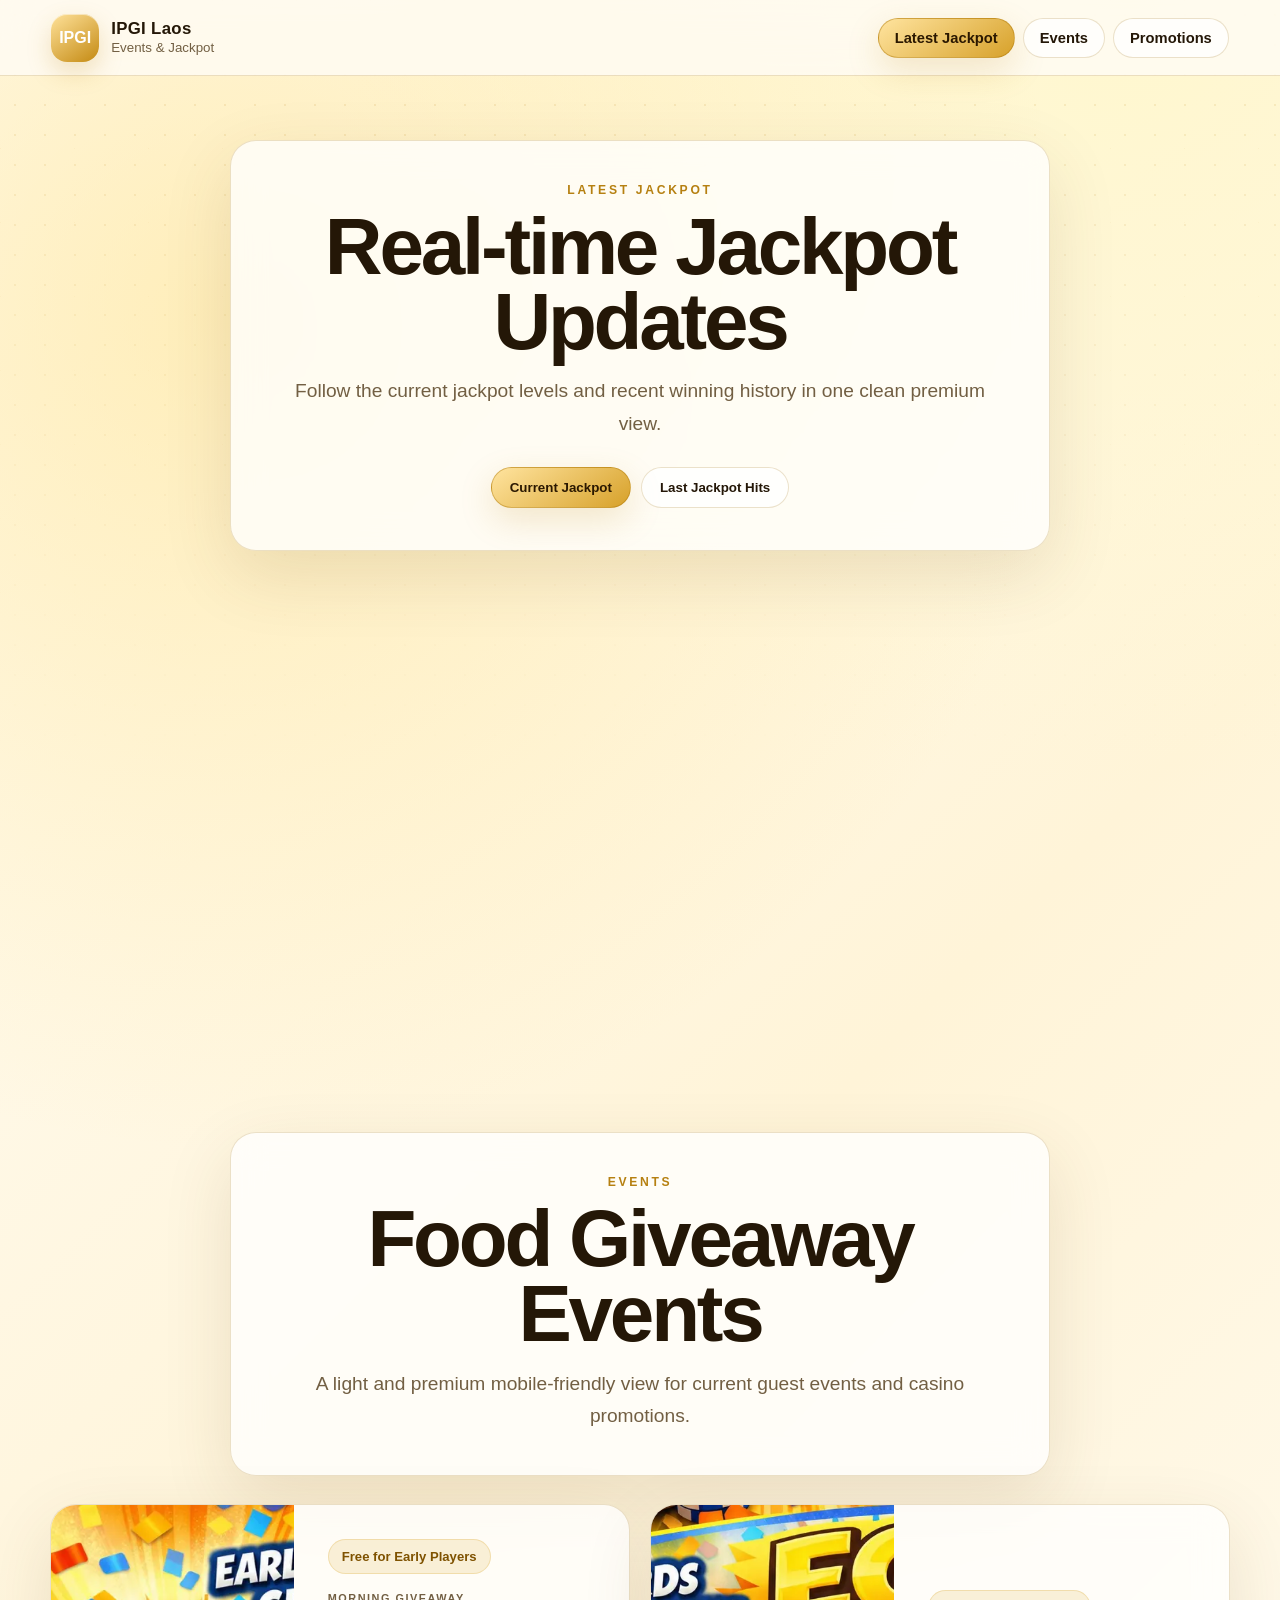
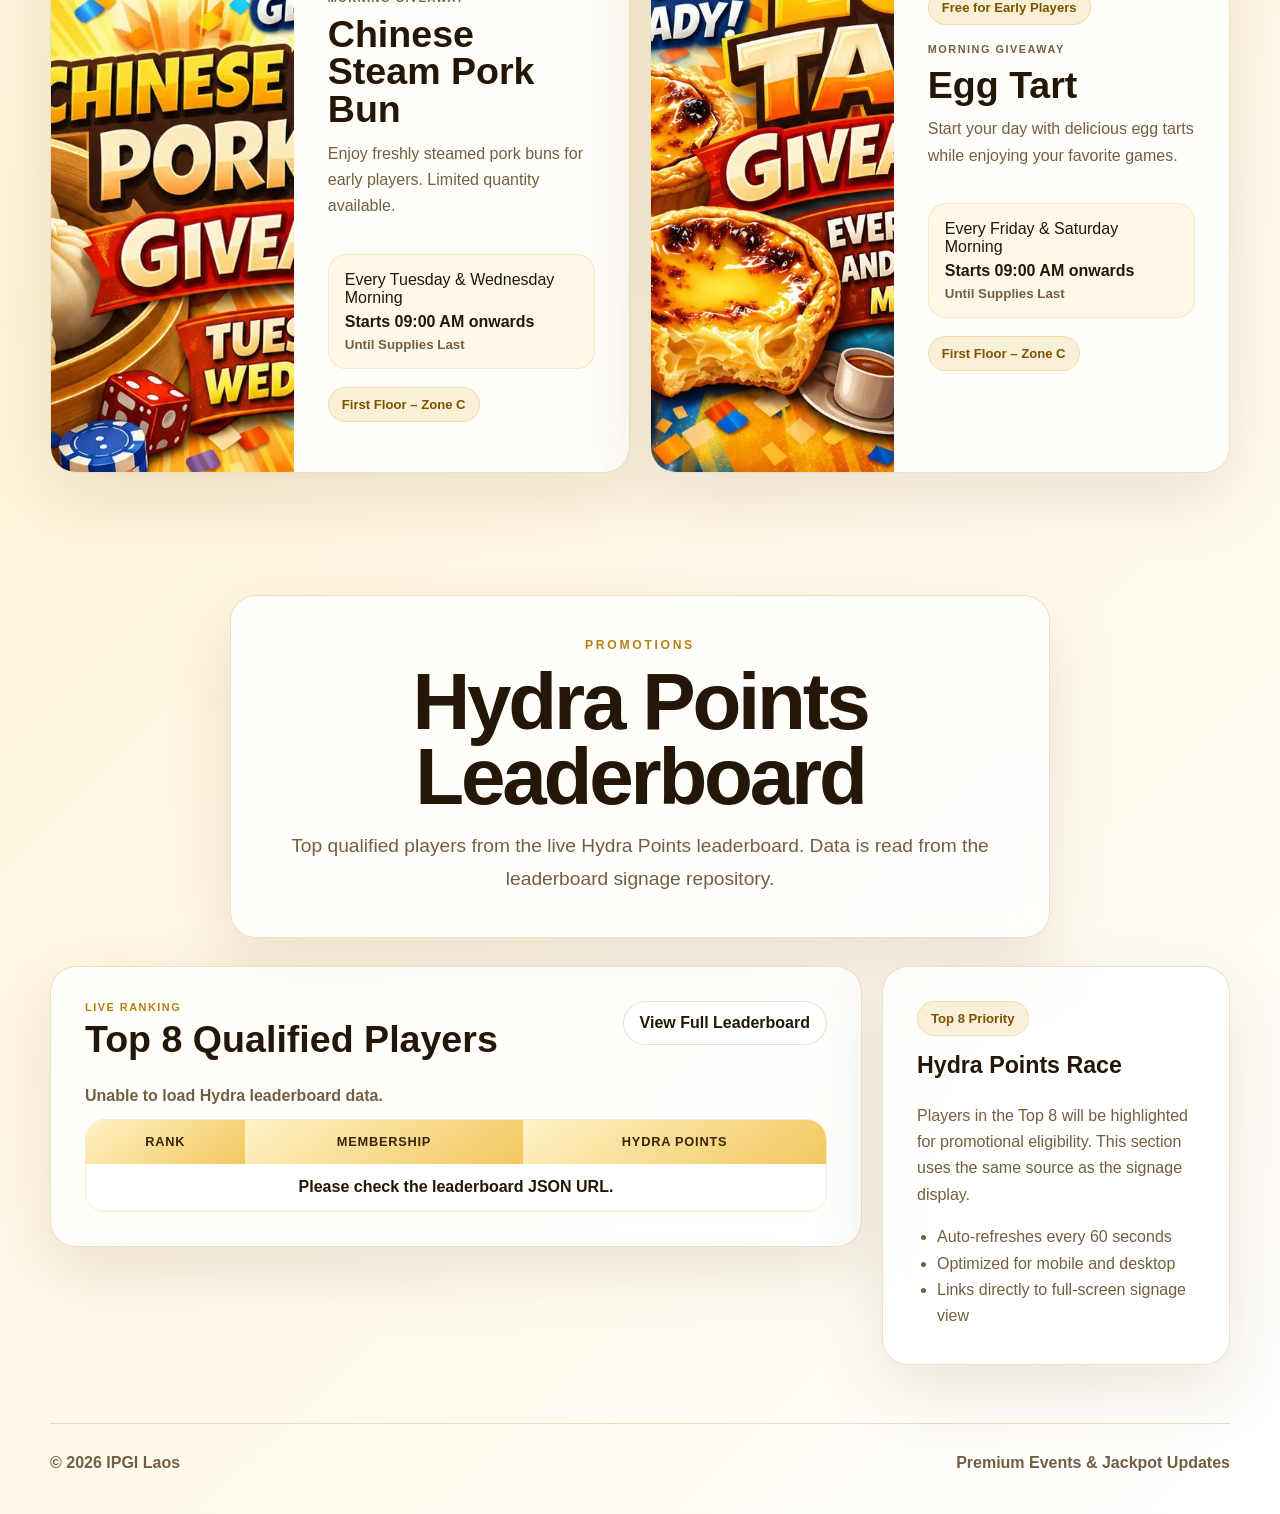
==== commit 559ab3f4: "Add files via upload" ====
--- a/index.html
+++ b/index.html
@@ -10,7 +10,7 @@
 <body>
   <div class="page-shell">
     <header class="site-header">
-      <a class="brand" href="#latest-jackpot" data-template-link="jackpot">
+      <a class="brand" href="#latest-jackpot">
         <span class="brand-mark">IPGI</span>
         <span class="brand-text">
           <strong>IPGI Laos</strong>
@@ -23,13 +23,86 @@
       </button>
 
       <nav class="main-nav" id="mainNav" aria-label="Main menu">
-        <button type="button" class="nav-link active" data-template-link="jackpot">Latest Jackpot</button>
-        <button type="button" class="nav-link" data-template-link="events">Events</button>
-        <button type="button" class="nav-link" data-template-link="promotion">Promotions</button>
+        <a class="nav-link active" href="#latest-jackpot">Latest Jackpot</a>
+        <a class="nav-link" href="#events">Events</a>
+        <a class="nav-link" href="#promotions">Promotions</a>
       </nav>
     </header>
 
-    <main id="app" class="app-view" aria-live="polite"></main>
+    <main class="one-page">
+      <section class="hero-section jackpot-view snap-section" id="latest-jackpot">
+        <div class="hero-copy reveal-card">
+          <p class="eyebrow">Latest Jackpot</p>
+          <h1>Real-time Jackpot Updates</h1>
+          <p class="lead">Follow the current jackpot levels and recent winning history in one clean premium view.</p>
+
+          <div class="tab-row" role="tablist" aria-label="Jackpot mode">
+            <button class="tab-btn active" type="button" data-jackpot-mode="current">Current Jackpot</button>
+            <button class="tab-btn" type="button" data-jackpot-mode="last">Last Jackpot Hits</button>
+          </div>
+        </div>
+
+        <div class="jackpot-grid" id="jackpotGrid">
+          <div class="loading-card">Loading jackpot data...</div>
+        </div>
+      </section>
+
+      <section class="hero-section events-view snap-section" id="events">
+        <div class="section-head reveal-card">
+          <p class="eyebrow">Events</p>
+          <h1>Food Giveaway Events</h1>
+          <p class="lead">A light and premium mobile-friendly view for current guest events and casino promotions.</p>
+        </div>
+
+        <div class="event-grid" id="eventGrid"></div>
+      </section>
+
+      <section class="hero-section promotion-view snap-section" id="promotions">
+        <div class="section-head reveal-card">
+          <p class="eyebrow">Promotions</p>
+          <h1>Hydra Points Leaderboard</h1>
+          <p class="lead">Top qualified players from the live Hydra Points leaderboard. Data is read from the leaderboard signage repository.</p>
+        </div>
+
+        <div class="promo-layout">
+          <article class="leaderboard-preview reveal-card">
+            <div class="preview-top">
+              <div>
+                <p class="eyebrow compact">Live Ranking</p>
+                <h2>Top 8 Qualified Players</h2>
+              </div>
+              <a class="view-full-btn" id="fullLeaderboardLink" href="https://ipgi-laos.github.io/stvegas/" target="_blank" rel="noopener">View Full Leaderboard</a>
+            </div>
+
+            <div class="leaderboard-meta" id="leaderboardMeta">Loading leaderboard data...</div>
+
+            <div class="mini-table-wrap">
+              <table class="mini-table">
+                <thead>
+                  <tr>
+                    <th>Rank</th>
+                    <th>Membership</th>
+                    <th>Hydra Points</th>
+                  </tr>
+                </thead>
+                <tbody id="promotionLeaderboardBody"></tbody>
+              </table>
+            </div>
+          </article>
+
+          <aside class="promo-info reveal-card">
+            <span class="gold-chip">Top 8 Priority</span>
+            <h3>Hydra Points Race</h3>
+            <p>Players in the Top 8 will be highlighted for promotional eligibility. This section uses the same source as the signage display.</p>
+            <ul>
+              <li>Auto-refreshes every 60 seconds</li>
+              <li>Optimized for mobile and desktop</li>
+              <li>Links directly to full-screen signage view</li>
+            </ul>
+          </aside>
+        </div>
+      </section>
+    </main>
 
     <footer class="site-footer">
       <span>© 2026 IPGI Laos</span>
--- a/style.css
+++ b/style.css
@@ -597,3 +597,41 @@
     padding-top: clamp(48px, 5vw, 82px);
   }
 }
+
+.one-page {
+  min-height: calc(100vh - var(--nav-h));
+}
+
+.nav-link {
+  text-decoration: none;
+  display: inline-flex;
+  align-items: center;
+  justify-content: center;
+}
+
+.snap-section {
+  scroll-margin-top: calc(var(--nav-h) + 14px);
+  min-height: calc(100vh - var(--nav-h));
+  display: flex;
+  flex-direction: column;
+  justify-content: center;
+}
+
+.reveal-card {
+  opacity: 0;
+  transform: translateY(18px);
+  transition: opacity .55s ease, transform .55s ease, box-shadow .22s ease, border-color .22s ease, background .22s ease;
+}
+
+.reveal-card.is-visible {
+  opacity: 1;
+  transform: translateY(0);
+}
+
+@media (max-width: 860px) {
+  .snap-section {
+    min-height: auto;
+    scroll-margin-top: 92px;
+    justify-content: flex-start;
+  }
+}
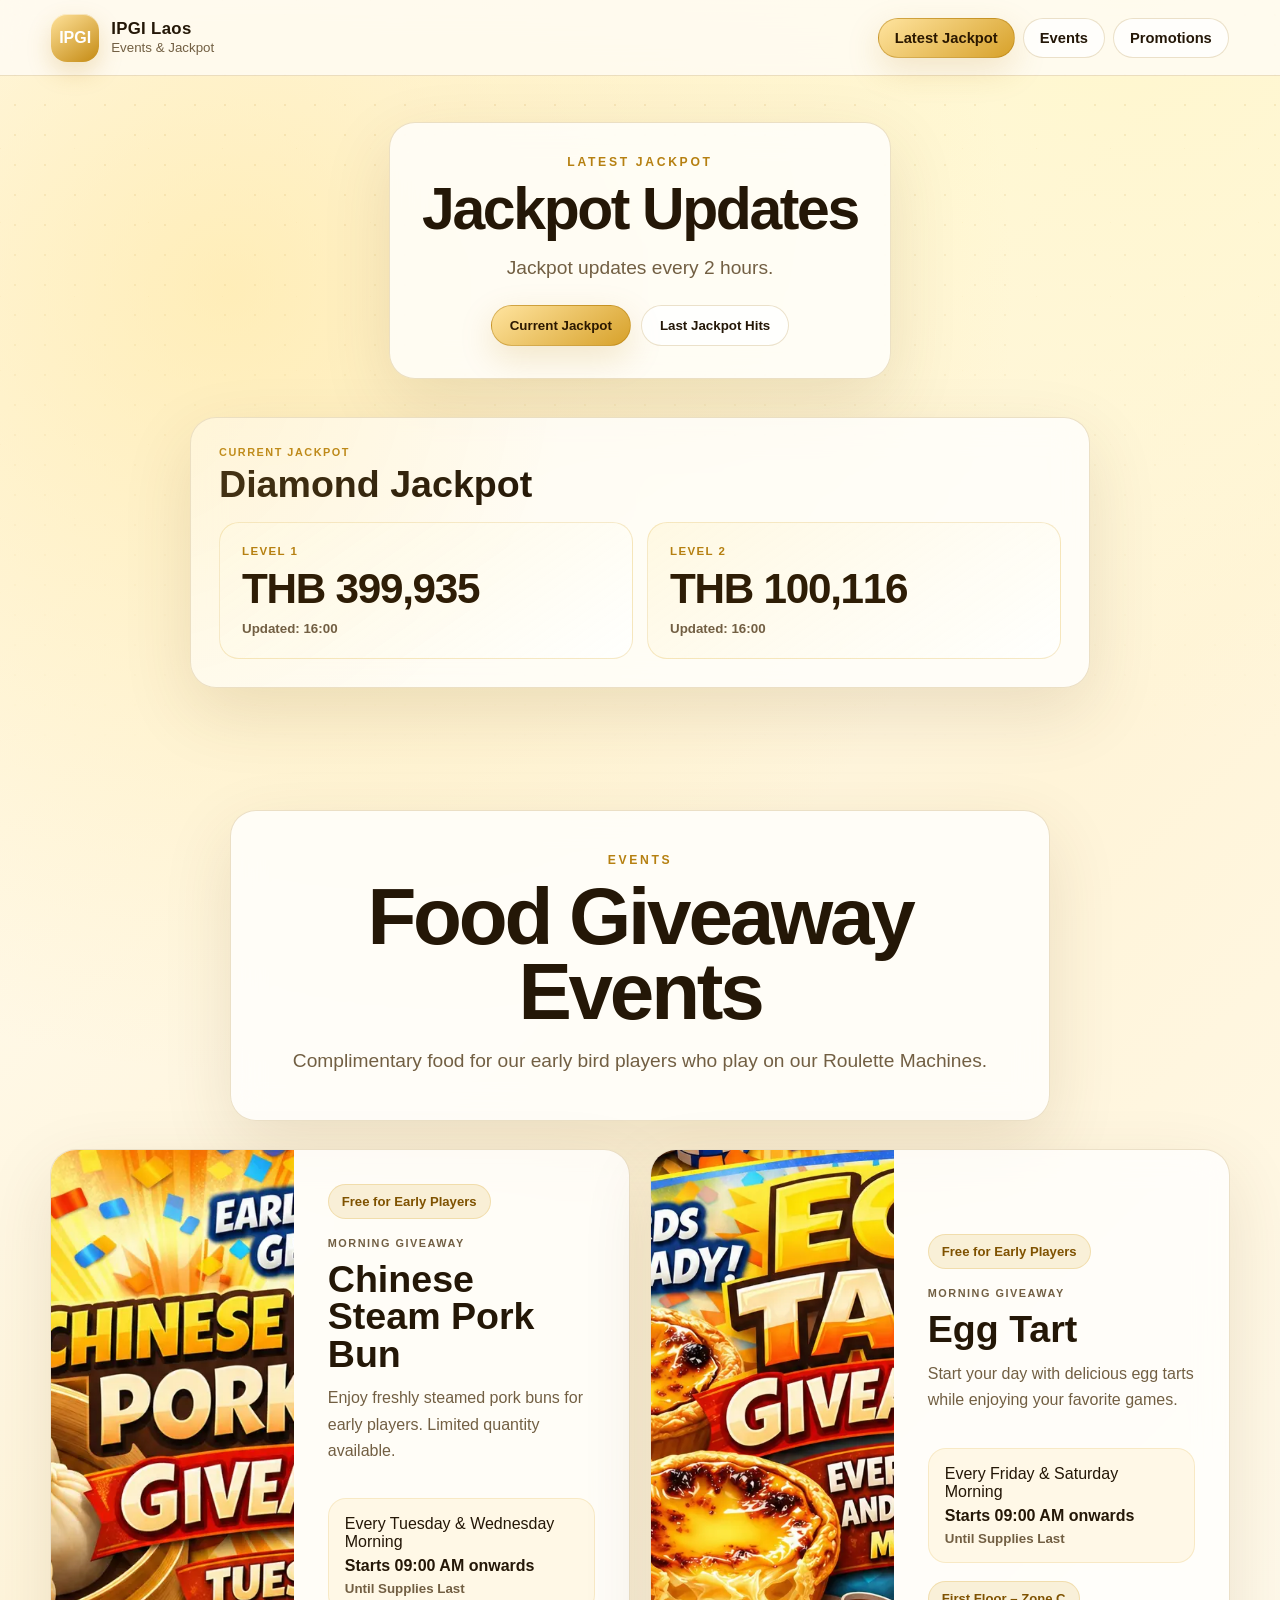
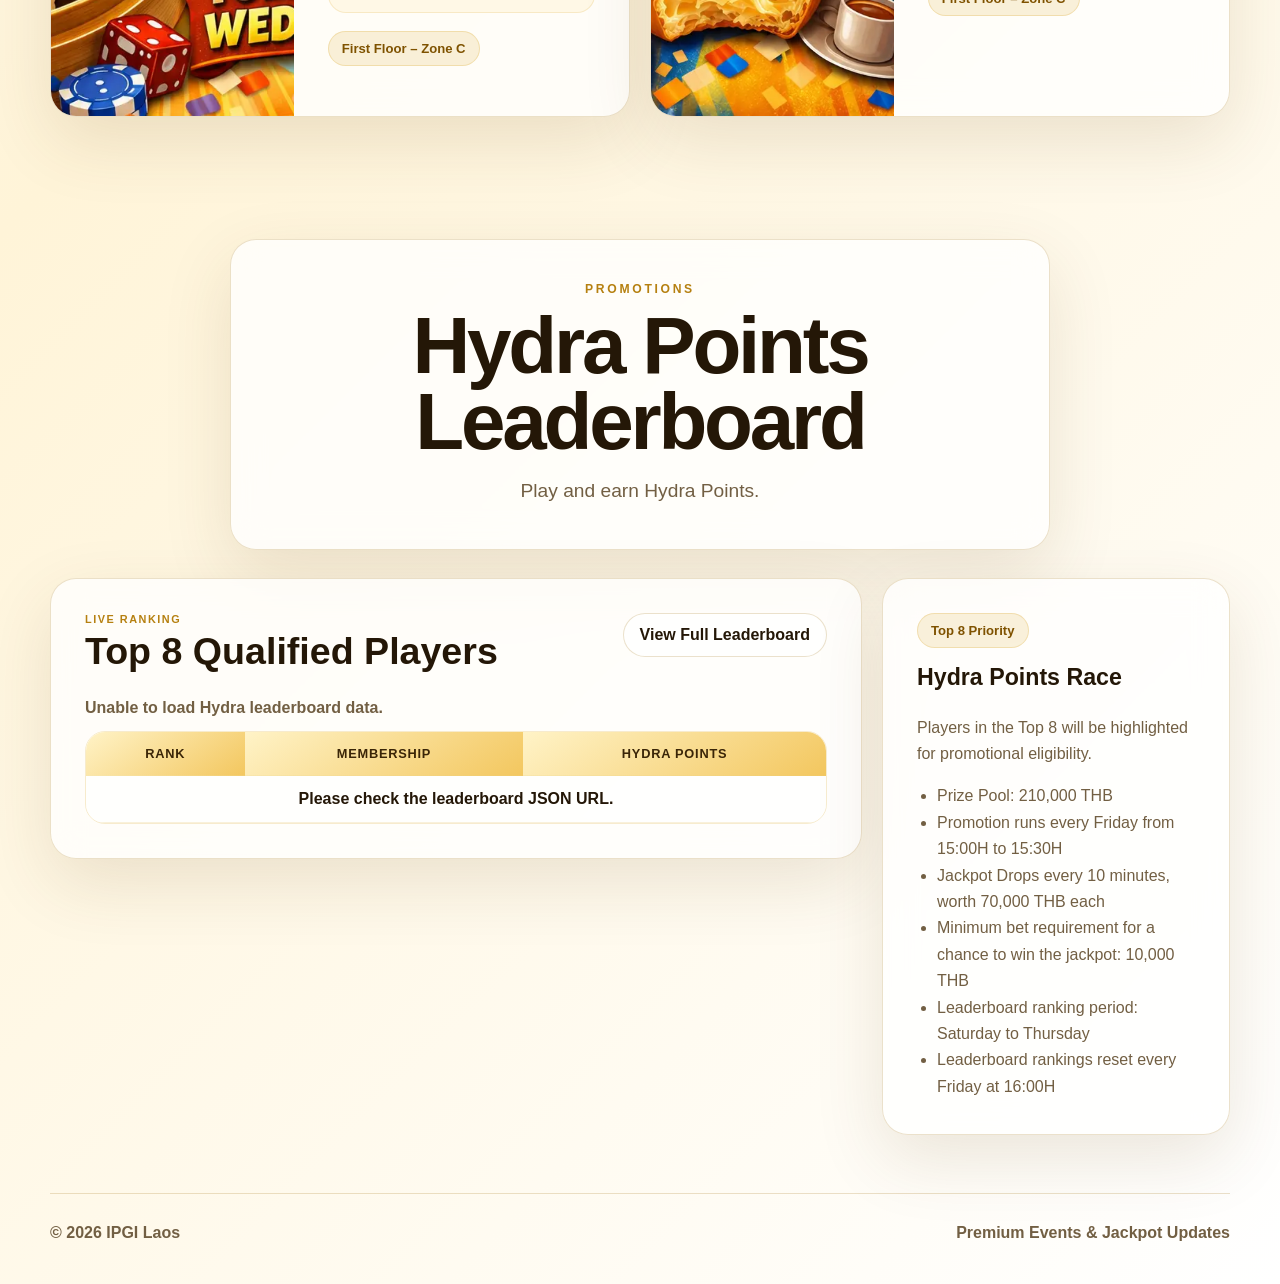
==== commit 88f5772e: "Add files via upload" ====
--- a/index.html
+++ b/index.html
@@ -33,8 +33,8 @@
       <section class="hero-section jackpot-view snap-section" id="latest-jackpot">
         <div class="hero-copy reveal-card">
           <p class="eyebrow">Latest Jackpot</p>
-          <h1>Real-time Jackpot Updates</h1>
-          <p class="lead">Follow the current jackpot levels and recent winning history in one clean premium view.</p>
+          <h1>Jackpot Updates</h1>
+          <p class="lead">Jackpot updates every 2 hours.</p>
 
           <div class="tab-row" role="tablist" aria-label="Jackpot mode">
             <button class="tab-btn active" type="button" data-jackpot-mode="current">Current Jackpot</button>
@@ -51,7 +51,7 @@
         <div class="section-head reveal-card">
           <p class="eyebrow">Events</p>
           <h1>Food Giveaway Events</h1>
-          <p class="lead">A light and premium mobile-friendly view for current guest events and casino promotions.</p>
+          <p class="lead">Complimentary food for our early bird players who play on our Roulette Machines.</p>
         </div>
 
         <div class="event-grid" id="eventGrid"></div>
@@ -61,7 +61,7 @@
         <div class="section-head reveal-card">
           <p class="eyebrow">Promotions</p>
           <h1>Hydra Points Leaderboard</h1>
-          <p class="lead">Top qualified players from the live Hydra Points leaderboard. Data is read from the leaderboard signage repository.</p>
+          <p class="lead">Play and earn Hydra Points.</p>
         </div>
 
         <div class="promo-layout">
@@ -93,11 +93,14 @@
           <aside class="promo-info reveal-card">
             <span class="gold-chip">Top 8 Priority</span>
             <h3>Hydra Points Race</h3>
-            <p>Players in the Top 8 will be highlighted for promotional eligibility. This section uses the same source as the signage display.</p>
+            <p>Players in the Top 8 will be highlighted for promotional eligibility.</p>
             <ul>
-              <li>Auto-refreshes every 60 seconds</li>
-              <li>Optimized for mobile and desktop</li>
-              <li>Links directly to full-screen signage view</li>
+              <li>Prize Pool: 210,000 THB</li>
+              <li>Promotion runs every Friday from 15:00H to 15:30H</li>
+              <li>Jackpot Drops every 10 minutes, worth 70,000 THB each</li>
+              <li>Minimum bet requirement for a chance to win the jackpot: 10,000 THB</li>
+              <li>Leaderboard ranking period: Saturday to Thursday</li>
+              <li>Leaderboard rankings reset every Friday at 16:00H</li>
             </ul>
           </aside>
         </div>
--- a/style.css
+++ b/style.css
@@ -635,3 +635,173 @@
     justify-content: flex-start;
   }
 }
+
+/* v3 jackpot viewport fit patch */
+.jackpot-view {
+  min-height: auto;
+  justify-content: flex-start;
+  padding-top: clamp(26px, 3.8vw, 46px);
+}
+
+.jackpot-view .hero-copy {
+  max-width: 760px;
+  margin-bottom: 20px;
+  padding: clamp(20px, 3vw, 32px);
+}
+
+.jackpot-view h1 {
+  font-size: clamp(2rem, 4.6vw, 4.1rem);
+}
+
+.jackpot-view .lead {
+  max-width: 680px;
+  margin-left: auto;
+  margin-right: auto;
+}
+
+.jackpot-view .tab-row {
+  margin-top: 20px;
+}
+
+.jackpot-grid {
+  width: min(900px, 100%);
+  margin: 0 auto;
+}
+
+.jackpot-card {
+  padding: clamp(18px, 2.8vw, 28px);
+}
+
+.jackpot-card h2 {
+  margin-bottom: 8px;
+}
+
+.level-grid {
+  grid-template-columns: repeat(2, minmax(0, 1fr));
+}
+
+.level-card {
+  padding: clamp(16px, 2vw, 22px);
+}
+
+.jackpot-amount {
+  font-size: clamp(1.55rem, 3.3vw, 2.65rem);
+}
+
+@media (max-width: 760px) {
+  .level-grid {
+    grid-template-columns: 1fr;
+  }
+
+  .jackpot-view h1 {
+    font-size: clamp(2rem, 12vw, 3.3rem);
+  }
+}
+
+/* v4 dynamic card visibility fix */
+.jackpot-grid .reveal-card,
+.event-grid .reveal-card,
+.promo-layout .reveal-card {
+  opacity: 1;
+  transform: translateY(0);
+}
+
+.jackpot-grid {
+  margin-top: 18px;
+}
+
+/* v5 mobile promo leaderboard fix */
+@media (max-width: 760px) {
+  .promotion-view .section-head {
+    padding: 22px 18px;
+  }
+
+  .promotion-view h1 {
+    font-size: clamp(2rem, 10vw, 3.2rem);
+  }
+
+  .promo-layout {
+    gap: 16px;
+  }
+
+  .leaderboard-preview,
+  .promo-info {
+    padding: 18px 14px;
+    border-radius: 22px;
+    overflow: hidden;
+  }
+
+  .leaderboard-meta {
+    font-size: .92rem;
+    line-height: 1.35;
+  }
+
+  .mini-table-wrap {
+    width: 100%;
+    overflow-x: auto;
+    -webkit-overflow-scrolling: touch;
+    border-radius: 18px;
+  }
+
+  .mini-table {
+    min-width: 0;
+    width: 100%;
+    table-layout: fixed;
+  }
+
+  .mini-table th,
+  .mini-table td {
+    padding: 11px 6px;
+    font-size: .86rem;
+    white-space: nowrap;
+  }
+
+  .mini-table th {
+    font-size: .68rem;
+    letter-spacing: .03em;
+  }
+
+  .mini-table th:nth-child(1),
+  .mini-table td:nth-child(1) {
+    width: 23%;
+  }
+
+  .mini-table th:nth-child(2),
+  .mini-table td:nth-child(2) {
+    width: 37%;
+  }
+
+  .mini-table th:nth-child(3),
+  .mini-table td:nth-child(3) {
+    width: 40%;
+  }
+
+  .rank-pill {
+    min-width: 30px;
+    height: 30px;
+    font-size: .86rem;
+  }
+
+  .promo-info p,
+  .promo-info li {
+    overflow-wrap: anywhere;
+    word-break: normal;
+  }
+}
+
+@media (max-width: 390px) {
+  .mini-table th,
+  .mini-table td {
+    padding: 10px 4px;
+    font-size: .8rem;
+  }
+
+  .mini-table th {
+    font-size: .62rem;
+  }
+
+  .rank-pill {
+    min-width: 28px;
+    height: 28px;
+  }
+}
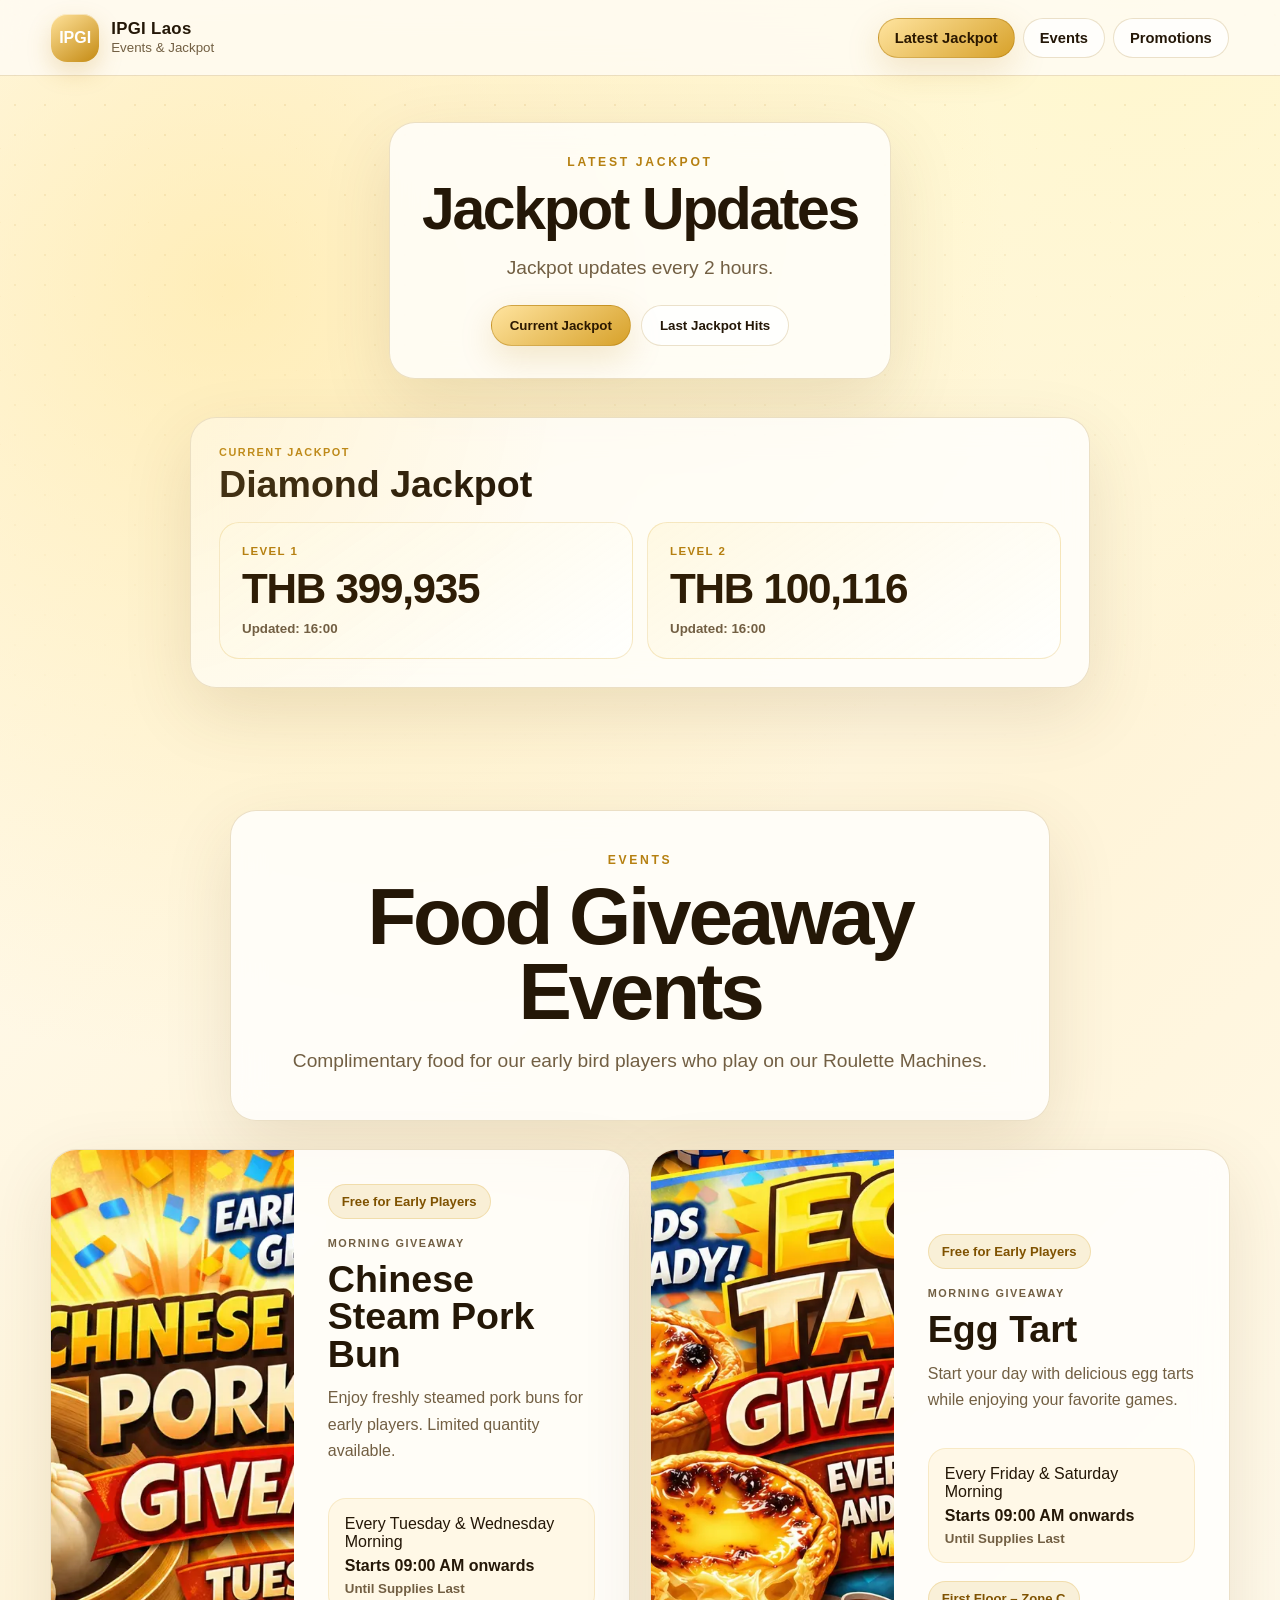
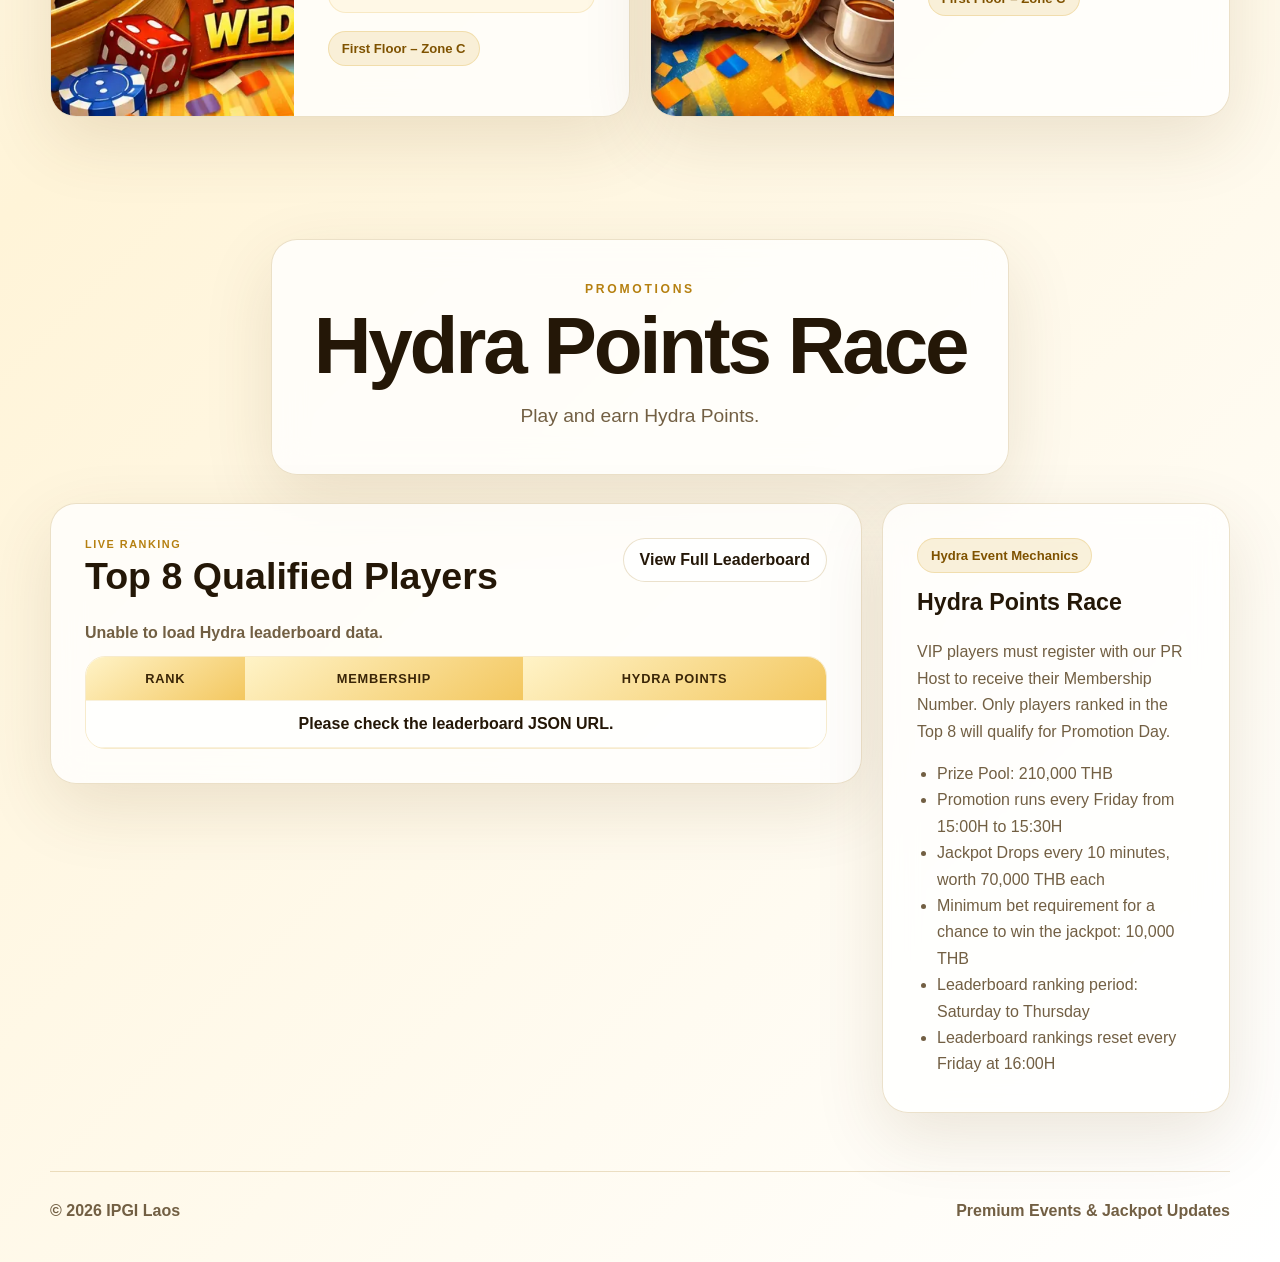
==== commit 2ce0bcac: "Add files via upload" ====
--- a/index.html
+++ b/index.html
@@ -60,7 +60,7 @@
       <section class="hero-section promotion-view snap-section" id="promotions">
         <div class="section-head reveal-card">
           <p class="eyebrow">Promotions</p>
-          <h1>Hydra Points Leaderboard</h1>
+          <h1>Hydra Points Race</h1>
           <p class="lead">Play and earn Hydra Points.</p>
         </div>
 
@@ -91,9 +91,9 @@
           </article>
 
           <aside class="promo-info reveal-card">
-            <span class="gold-chip">Top 8 Priority</span>
+            <span class="gold-chip">Hydra Event Mechanics</span>
             <h3>Hydra Points Race</h3>
-            <p>Players in the Top 8 will be highlighted for promotional eligibility.</p>
+            <p>VIP players must register with our PR Host to receive their Membership Number. Only players ranked in the Top 8 will qualify for Promotion Day.</p>
             <ul>
               <li>Prize Pool: 210,000 THB</li>
               <li>Promotion runs every Friday from 15:00H to 15:30H</li>
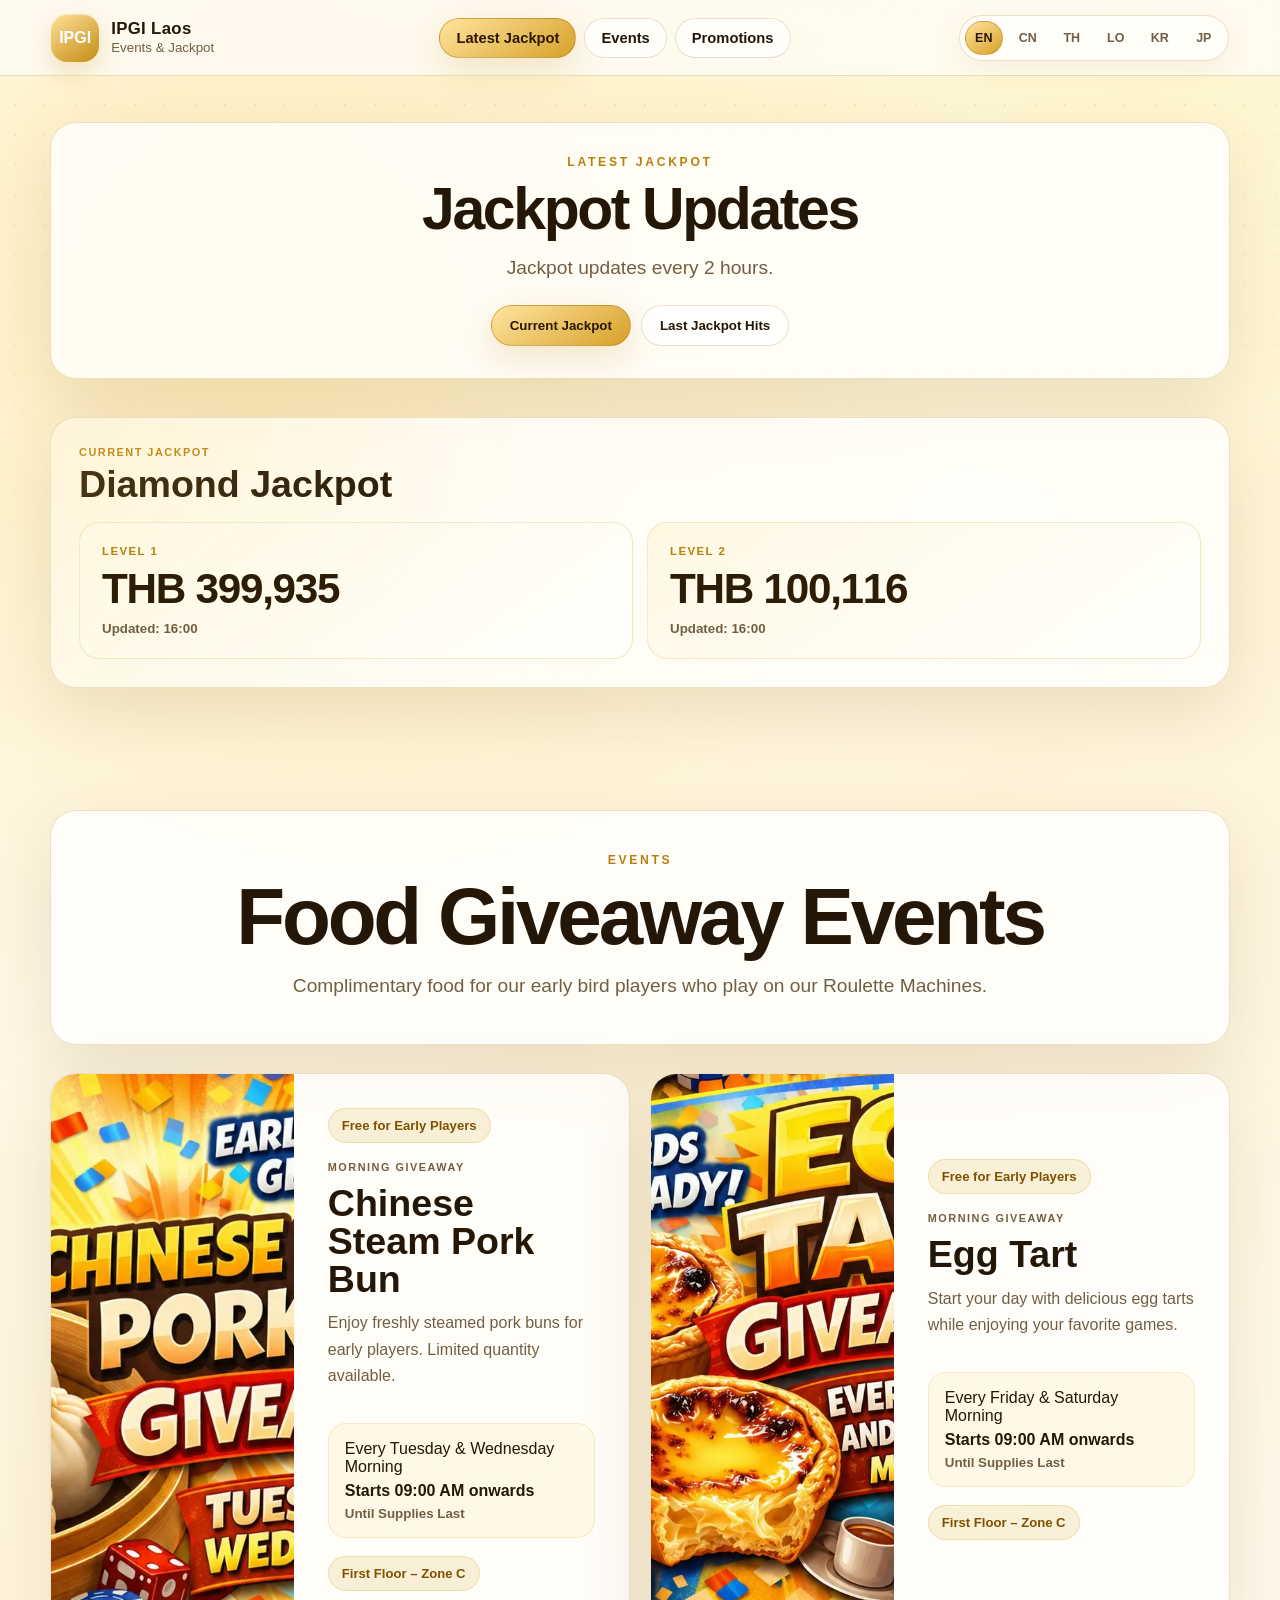
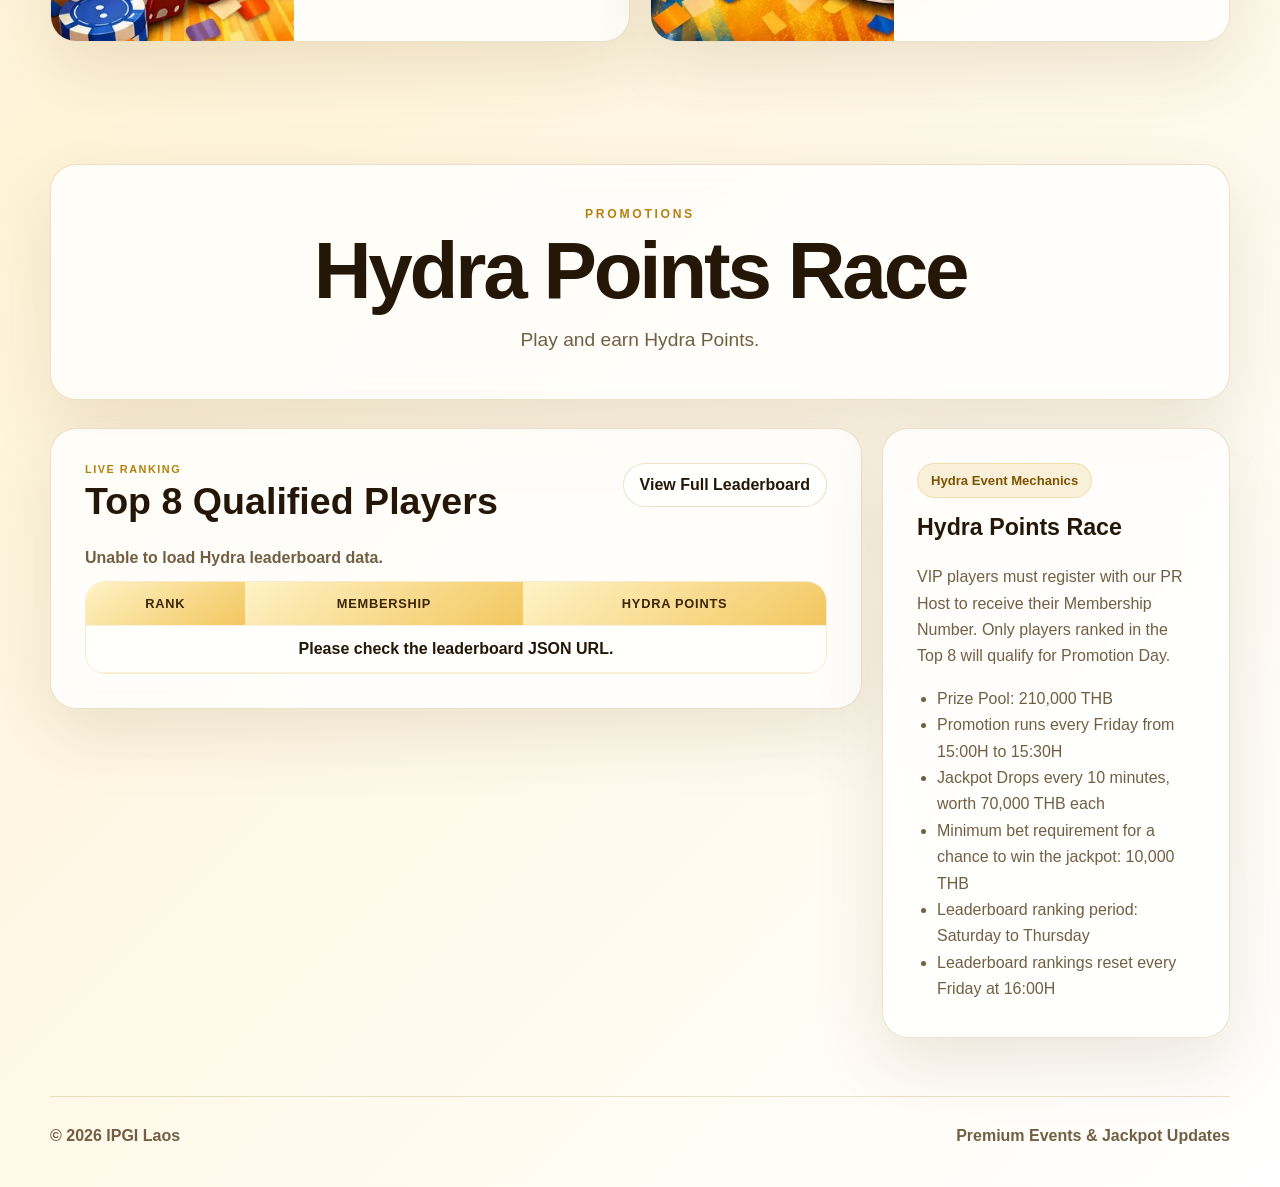
==== commit 85cca0ec: "Add files via upload" ====
--- a/index.html
+++ b/index.html
@@ -14,44 +14,46 @@
         <span class="brand-mark">IPGI</span>
         <span class="brand-text">
           <strong>IPGI Laos</strong>
-          <small>Events & Jackpot</small>
+          <small data-i18n="brand.subtitle">Events & Jackpot</small>
         </span>
       </a>
+
+      <nav class="main-nav" id="mainNav" aria-label="Main menu">
+        <a class="nav-link active" href="#latest-jackpot" data-i18n="nav.latest">Latest Jackpot</a>
+        <a class="nav-link" href="#events" data-i18n="nav.events">Events</a>
+        <a class="nav-link" href="#promotions" data-i18n="nav.promotions">Promotions</a>
+      </nav>
+
+      <div class="language-switch" id="languageSwitch" aria-label="Language selector"></div>
 
       <button class="nav-toggle" id="navToggle" type="button" aria-label="Open menu">
         <span></span><span></span><span></span>
       </button>
-
-      <nav class="main-nav" id="mainNav" aria-label="Main menu">
-        <a class="nav-link active" href="#latest-jackpot">Latest Jackpot</a>
-        <a class="nav-link" href="#events">Events</a>
-        <a class="nav-link" href="#promotions">Promotions</a>
-      </nav>
     </header>
 
     <main class="one-page">
       <section class="hero-section jackpot-view snap-section" id="latest-jackpot">
         <div class="hero-copy reveal-card">
-          <p class="eyebrow">Latest Jackpot</p>
-          <h1>Jackpot Updates</h1>
-          <p class="lead">Jackpot updates every 2 hours.</p>
+          <p class="eyebrow" data-i18n="jackpot.eyebrow">Latest Jackpot</p>
+          <h1 data-i18n="jackpot.title">Jackpot Updates</h1>
+          <p class="lead" data-i18n="jackpot.lead">Jackpot updates every 2 hours.</p>
 
           <div class="tab-row" role="tablist" aria-label="Jackpot mode">
-            <button class="tab-btn active" type="button" data-jackpot-mode="current">Current Jackpot</button>
-            <button class="tab-btn" type="button" data-jackpot-mode="last">Last Jackpot Hits</button>
+            <button class="tab-btn active" type="button" data-jackpot-mode="current" data-i18n="jackpot.currentTab">Current Jackpot</button>
+            <button class="tab-btn" type="button" data-jackpot-mode="last" data-i18n="jackpot.lastTab">Last Jackpot Hits</button>
           </div>
         </div>
 
         <div class="jackpot-grid" id="jackpotGrid">
-          <div class="loading-card">Loading jackpot data...</div>
+          <div class="loading-card" data-i18n="jackpot.loading">Loading jackpot data...</div>
         </div>
       </section>
 
       <section class="hero-section events-view snap-section" id="events">
         <div class="section-head reveal-card">
-          <p class="eyebrow">Events</p>
-          <h1>Food Giveaway Events</h1>
-          <p class="lead">Complimentary food for our early bird players who play on our Roulette Machines.</p>
+          <p class="eyebrow" data-i18n="events.eyebrow">Events</p>
+          <h1 data-i18n="events.title">Food Giveaway Events</h1>
+          <p class="lead" data-i18n="events.lead">Complimentary food for our early bird players who play on our Roulette Machines.</p>
         </div>
 
         <div class="event-grid" id="eventGrid"></div>
@@ -59,30 +61,30 @@
 
       <section class="hero-section promotion-view snap-section" id="promotions">
         <div class="section-head reveal-card">
-          <p class="eyebrow">Promotions</p>
-          <h1>Hydra Points Race</h1>
-          <p class="lead">Play and earn Hydra Points.</p>
+          <p class="eyebrow" data-i18n="promotions.eyebrow">Promotions</p>
+          <h1 data-i18n="promotions.title">Hydra Points Race</h1>
+          <p class="lead" data-i18n="promotions.lead">Play and earn Hydra Points.</p>
         </div>
 
         <div class="promo-layout">
           <article class="leaderboard-preview reveal-card">
             <div class="preview-top">
               <div>
-                <p class="eyebrow compact">Live Ranking</p>
-                <h2>Top 8 Qualified Players</h2>
+                <p class="eyebrow compact" data-i18n="promotions.liveRanking">Live Ranking</p>
+                <h2 data-i18n="promotions.top8Title">Top 8 Qualified Players</h2>
               </div>
-              <a class="view-full-btn" id="fullLeaderboardLink" href="https://ipgi-laos.github.io/stvegas/" target="_blank" rel="noopener">View Full Leaderboard</a>
+              <a class="view-full-btn" id="fullLeaderboardLink" href="https://ipgi-laos.github.io/stvegas/" target="_blank" rel="noopener" data-i18n="promotions.viewFull">View Full Leaderboard</a>
             </div>
 
-            <div class="leaderboard-meta" id="leaderboardMeta">Loading leaderboard data...</div>
+            <div class="leaderboard-meta" id="leaderboardMeta" data-i18n="promotions.loading">Loading leaderboard data...</div>
 
             <div class="mini-table-wrap">
               <table class="mini-table">
                 <thead>
                   <tr>
-                    <th>Rank</th>
-                    <th>Membership</th>
-                    <th>Hydra Points</th>
+                    <th data-i18n="promotions.rank">Rank</th>
+                    <th data-i18n="promotions.membership">Membership</th>
+                    <th data-i18n="promotions.hydraPoints">Hydra Points</th>
                   </tr>
                 </thead>
                 <tbody id="promotionLeaderboardBody"></tbody>
@@ -91,25 +93,18 @@
           </article>
 
           <aside class="promo-info reveal-card">
-            <span class="gold-chip">Hydra Event Mechanics</span>
-            <h3>Hydra Points Race</h3>
-            <p>VIP players must register with our PR Host to receive their Membership Number. Only players ranked in the Top 8 will qualify for Promotion Day.</p>
-            <ul>
-              <li>Prize Pool: 210,000 THB</li>
-              <li>Promotion runs every Friday from 15:00H to 15:30H</li>
-              <li>Jackpot Drops every 10 minutes, worth 70,000 THB each</li>
-              <li>Minimum bet requirement for a chance to win the jackpot: 10,000 THB</li>
-              <li>Leaderboard ranking period: Saturday to Thursday</li>
-              <li>Leaderboard rankings reset every Friday at 16:00H</li>
-            </ul>
+            <span class="gold-chip" data-i18n="promotions.mechanicsBadge">Hydra Event Mechanics</span>
+            <h3 data-i18n="promotions.mechanicsTitle">Hydra Points Race</h3>
+            <p data-i18n="promotions.mechanicsIntro">VIP players must register with our PR Host to receive their Membership Number. Only players ranked in the Top 8 will qualify for Promotion Day.</p>
+<ul id="promotionRules"></ul>
           </aside>
         </div>
       </section>
     </main>
 
     <footer class="site-footer">
-      <span>© 2026 IPGI Laos</span>
-      <span>Premium Events & Jackpot Updates</span>
+      <span data-i18n="footer.rights">© 2026 IPGI Laos</span>
+      <span data-i18n="footer.tagline">Premium Events & Jackpot Updates</span>
     </footer>
   </div>
 
--- a/style.css
+++ b/style.css
@@ -805,3 +805,159 @@
     height: 28px;
   }
 }
+
+/* v8 section header alignment patch */
+.hero-copy,
+.section-head {
+  width: 100%;
+  max-width: none;
+}
+
+.jackpot-view .hero-copy {
+  width: min(900px, 100%);
+  max-width: none;
+}
+
+.events-view .section-head,
+.promotion-view .section-head {
+  width: 100%;
+  max-width: none;
+}
+
+.events-view .event-grid,
+.promotion-view .promo-layout,
+.jackpot-view .jackpot-grid {
+  width: 100%;
+}
+
+@media (min-width: 861px) {
+  .events-view .section-head,
+  .promotion-view .section-head {
+    padding-left: clamp(28px, 4vw, 52px);
+    padding-right: clamp(28px, 4vw, 52px);
+  }
+}
+
+@media (max-width: 860px) {
+  .hero-copy,
+  .section-head,
+  .jackpot-view .hero-copy {
+    width: 100%;
+  }
+}
+
+/* v9 jackpot header alignment final patch */
+.jackpot-view .hero-copy {
+  width: 100%;
+  max-width: none;
+}
+
+@media (min-width: 861px) {
+  .jackpot-view .hero-copy {
+    padding-left: clamp(28px, 4vw, 52px);
+    padding-right: clamp(28px, 4vw, 52px);
+  }
+}
+
+/* v10 translation selector */
+.language-switch {
+  display: inline-flex;
+  align-items: center;
+  gap: 6px;
+  padding: 5px;
+  border-radius: 999px;
+  background: rgba(255,255,255,.66);
+  border: 1px solid var(--line);
+  box-shadow: 0 10px 28px rgba(160, 107, 0, .08);
+}
+
+.lang-btn {
+  border: 1px solid transparent;
+  background: transparent;
+  color: var(--muted);
+  cursor: pointer;
+  min-width: 38px;
+  height: 34px;
+  padding: 0 9px;
+  border-radius: 999px;
+  font-weight: 900;
+  font-size: .78rem;
+  transition: transform .2s ease, background .2s ease, color .2s ease, border-color .2s ease;
+}
+
+.lang-btn:hover {
+  transform: translateY(-1px);
+  color: var(--ink);
+  border-color: rgba(217, 167, 46, .3);
+}
+
+.lang-btn.active {
+  background: linear-gradient(145deg, #ffe49f, #d7a12a);
+  color: #2b1800;
+  border-color: rgba(171, 118, 9, .38);
+}
+
+html[lang="th"] body,
+html[lang="lo"] body,
+html[lang="zh"] body,
+html[lang="ko"] body,
+html[lang="ja"] body {
+  font-family: Arial, "Noto Sans Thai", "Noto Sans Lao", "Noto Sans CJK SC", "Noto Sans KR", "Noto Sans JP", "Microsoft YaHei", "Malgun Gothic", "Yu Gothic", "Tahoma", sans-serif;
+}
+
+html[lang="th"] .eyebrow,
+html[lang="lo"] .eyebrow,
+html[lang="zh"] .eyebrow,
+html[lang="ko"] .eyebrow,
+html[lang="ja"] .eyebrow,
+html[lang="th"] .mini-table th,
+html[lang="lo"] .mini-table th,
+html[lang="zh"] .mini-table th,
+html[lang="ko"] .mini-table th,
+html[lang="ja"] .mini-table th {
+  letter-spacing: .05em;
+}
+
+@media (max-width: 860px) {
+  .language-switch {
+    order: 2;
+    margin-left: auto;
+    max-width: calc(100vw - 160px);
+    overflow-x: auto;
+    scrollbar-width: none;
+  }
+
+  .language-switch::-webkit-scrollbar {
+    display: none;
+  }
+
+  .lang-btn {
+    min-width: 34px;
+    height: 32px;
+    padding: 0 8px;
+    font-size: .72rem;
+  }
+
+  .nav-toggle {
+    order: 3;
+  }
+
+  .main-nav {
+    order: 4;
+  }
+}
+
+@media (max-width: 480px) {
+  .language-switch {
+    max-width: calc(100vw - 132px);
+    gap: 3px;
+    padding: 4px;
+  }
+
+  .lang-btn {
+    min-width: 30px;
+    height: 30px;
+    padding: 0 6px;
+    font-size: .68rem;
+  }
+}
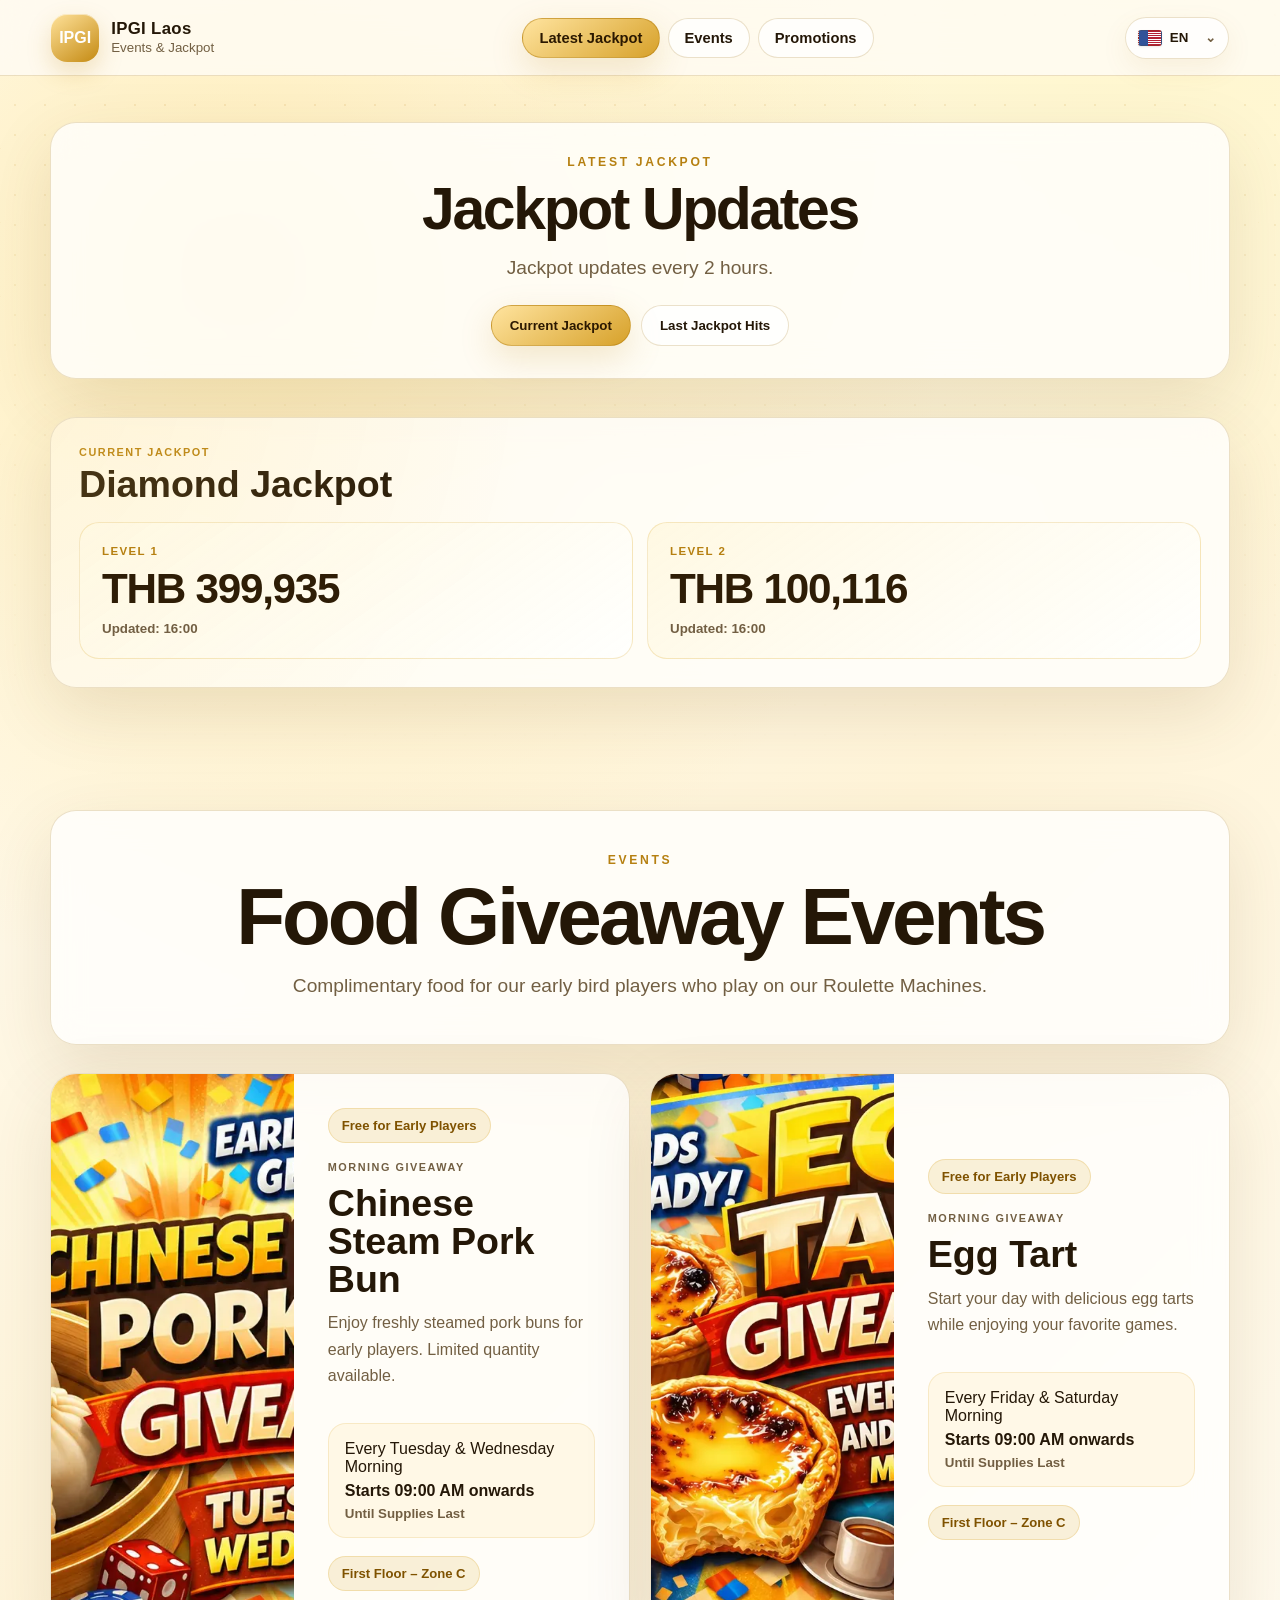
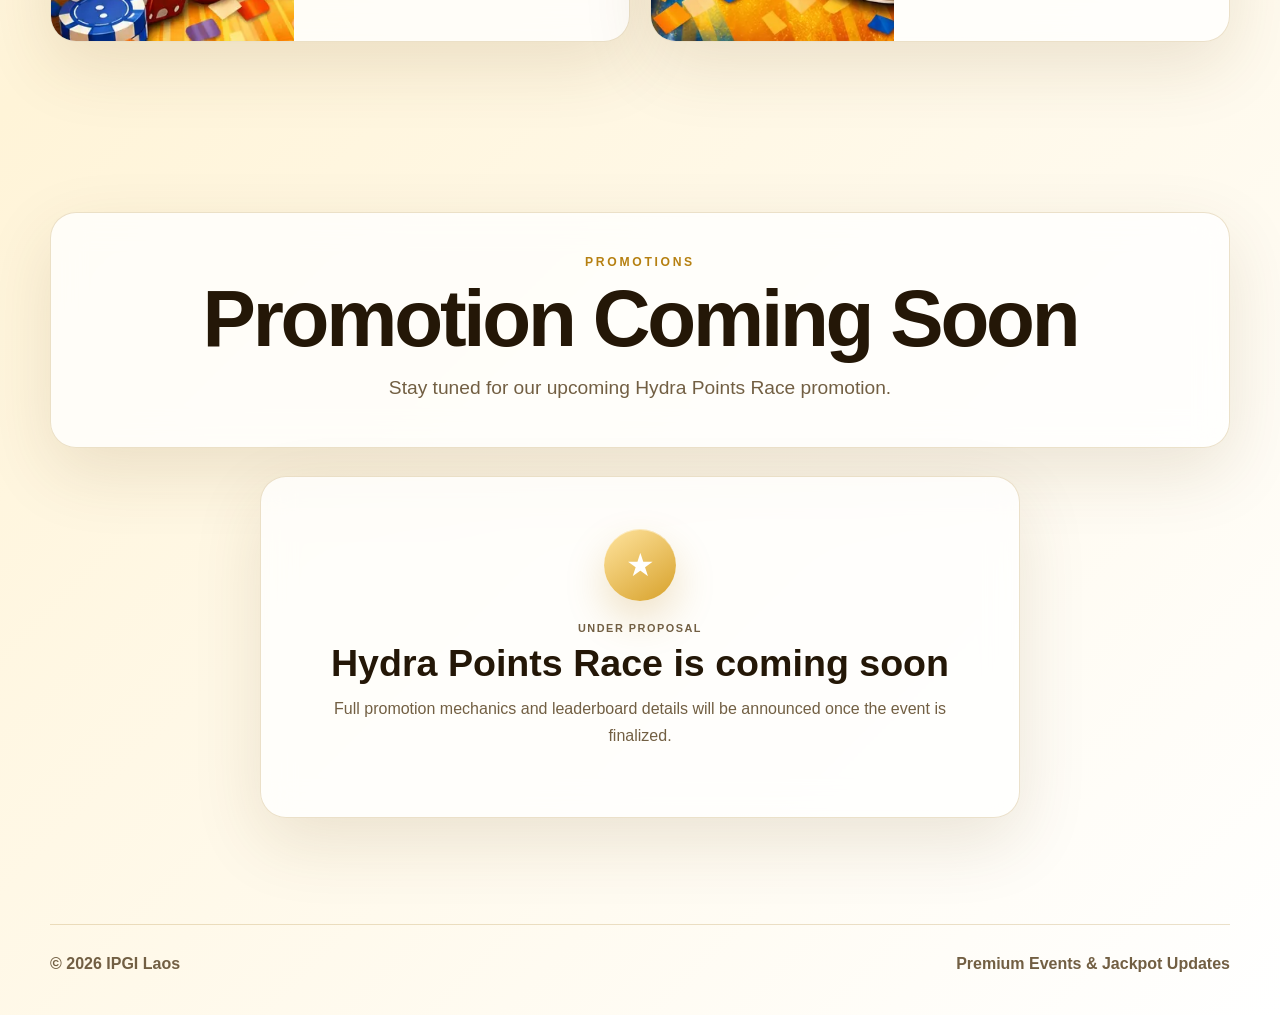
==== commit 490ad19d: "Add files via upload" ====
--- a/index.html
+++ b/index.html
@@ -62,42 +62,15 @@
       <section class="hero-section promotion-view snap-section" id="promotions">
         <div class="section-head reveal-card">
           <p class="eyebrow" data-i18n="promotions.eyebrow">Promotions</p>
-          <h1 data-i18n="promotions.title">Hydra Points Race</h1>
-          <p class="lead" data-i18n="promotions.lead">Play and earn Hydra Points.</p>
+          <h1 data-i18n="promotions.comingTitle">Promotion Coming Soon</h1>
+          <p class="lead" data-i18n="promotions.comingLead">Stay tuned for our upcoming Hydra Points Race promotion.</p>
         </div>
 
-        <div class="promo-layout">
-          <article class="leaderboard-preview reveal-card">
-            <div class="preview-top">
-              <div>
-                <p class="eyebrow compact" data-i18n="promotions.liveRanking">Live Ranking</p>
-                <h2 data-i18n="promotions.top8Title">Top 8 Qualified Players</h2>
-              </div>
-              <a class="view-full-btn" id="fullLeaderboardLink" href="https://ipgi-laos.github.io/stvegas/" target="_blank" rel="noopener" data-i18n="promotions.viewFull">View Full Leaderboard</a>
-            </div>
-
-            <div class="leaderboard-meta" id="leaderboardMeta" data-i18n="promotions.loading">Loading leaderboard data...</div>
-
-            <div class="mini-table-wrap">
-              <table class="mini-table">
-                <thead>
-                  <tr>
-                    <th data-i18n="promotions.rank">Rank</th>
-                    <th data-i18n="promotions.membership">Membership</th>
-                    <th data-i18n="promotions.hydraPoints">Hydra Points</th>
-                  </tr>
-                </thead>
-                <tbody id="promotionLeaderboardBody"></tbody>
-              </table>
-            </div>
-          </article>
-
-          <aside class="promo-info reveal-card">
-            <span class="gold-chip" data-i18n="promotions.mechanicsBadge">Hydra Event Mechanics</span>
-            <h3 data-i18n="promotions.mechanicsTitle">Hydra Points Race</h3>
-            <p data-i18n="promotions.mechanicsIntro">VIP players must register with our PR Host to receive their Membership Number. Only players ranked in the Top 8 will qualify for Promotion Day.</p>
-<ul id="promotionRules"></ul>
-          </aside>
+        <div class="coming-soon-card reveal-card">
+          <div class="coming-icon">★</div>
+          <p class="eyebrow compact" data-i18n="promotions.comingEyebrow">Under Proposal</p>
+          <h2 data-i18n="promotions.comingHeading">Hydra Points Race is coming soon</h2>
+          <p data-i18n="promotions.comingText">Full promotion mechanics and leaderboard details will be announced once the event is finalized.</p>
         </div>
       </section>
     </main>
--- a/style.css
+++ b/style.css
@@ -961,3 +961,261 @@
     font-size: .68rem;
   }
 }
+
+
+/* v11 language dropdown with flags */
+.language-switch {
+  display: inline-flex;
+  align-items: center;
+  gap: 8px;
+  padding: 6px 10px;
+  border-radius: 999px;
+  background: rgba(255,255,255,.74);
+  border: 1px solid var(--line);
+  box-shadow: 0 10px 28px rgba(160, 107, 0, .08);
+}
+
+.lang-label {
+  font-size: 1rem;
+  line-height: 1;
+  color: var(--muted);
+}
+
+.lang-select {
+  border: none;
+  background: transparent;
+  color: var(--ink);
+  font-weight: 800;
+  font-size: .88rem;
+  outline: none;
+  cursor: pointer;
+  padding-right: 8px;
+  min-width: 96px;
+}
+
+.lang-select option {
+  color: #1f160a;
+}
+
+@media (max-width: 860px) {
+  .language-switch {
+    order: 2;
+    margin-left: auto;
+    max-width: calc(100vw - 156px);
+    padding: 5px 8px;
+  }
+
+  .lang-select {
+    min-width: 82px;
+    font-size: .8rem;
+  }
+
+  .nav-toggle {
+    order: 3;
+  }
+
+  .main-nav {
+    order: 4;
+  }
+}
+
+@media (max-width: 480px) {
+  .language-switch {
+    max-width: calc(100vw - 126px);
+    gap: 6px;
+    padding: 5px 8px;
+  }
+
+  .lang-label {
+    font-size: .9rem;
+  }
+
+  .lang-select {
+    min-width: 74px;
+    font-size: .76rem;
+  }
+}
+
+/* v12 promotion coming soon + custom language dropdown flags */
+.coming-soon-card {
+  width: min(760px, 100%);
+  margin: 0 auto;
+  padding: clamp(28px, 5vw, 52px);
+  text-align: center;
+}
+
+.coming-icon {
+  width: 72px;
+  height: 72px;
+  display: grid;
+  place-items: center;
+  margin: 0 auto 18px;
+  border-radius: 50%;
+  color: #fff;
+  font-size: 2rem;
+  background: linear-gradient(145deg, #ffe49f, #d7a12a);
+  box-shadow: inset 0 1px 0 rgba(255,255,255,.45), 0 18px 40px rgba(183,122,6,.22);
+}
+
+.coming-soon-card p {
+  color: var(--muted);
+  line-height: 1.7;
+}
+
+.language-switch {
+  position: relative;
+  display: inline-flex;
+  align-items: center;
+  padding: 0;
+  border: none;
+  background: transparent;
+  box-shadow: none;
+  overflow: visible;
+}
+
+.lang-select-btn {
+  display: inline-flex;
+  align-items: center;
+  gap: 8px;
+  height: 42px;
+  min-width: 104px;
+  padding: 0 12px;
+  border-radius: 999px;
+  border: 1px solid var(--line);
+  background: rgba(255,255,255,.82);
+  color: var(--ink);
+  font-weight: 900;
+  cursor: pointer;
+  box-shadow: 0 10px 28px rgba(160,107,0,.08);
+}
+
+.lang-caret {
+  color: var(--muted);
+  margin-left: auto;
+}
+
+.lang-menu {
+  position: absolute;
+  top: calc(100% + 8px);
+  right: 0;
+  z-index: 80;
+  min-width: 136px;
+  padding: 7px;
+  border-radius: 16px;
+  border: 1px solid var(--line);
+  background: rgba(255,255,255,.96);
+  box-shadow: 0 18px 48px rgba(80,50,0,.18);
+  backdrop-filter: blur(14px);
+  -webkit-backdrop-filter: blur(14px);
+  display: none;
+}
+
+.language-switch.open .lang-menu {
+  display: grid;
+  gap: 4px;
+}
+
+.lang-option {
+  border: none;
+  width: 100%;
+  display: flex;
+  align-items: center;
+  gap: 9px;
+  padding: 9px 10px;
+  border-radius: 12px;
+  background: transparent;
+  color: var(--ink);
+  font-weight: 800;
+  cursor: pointer;
+  text-align: left;
+}
+
+.lang-option:hover,
+.lang-option.active {
+  background: var(--gold-soft);
+}
+
+.flag-icon {
+  width: 24px;
+  height: 16px;
+  flex: 0 0 auto;
+  display: inline-block;
+  border-radius: 3px;
+  overflow: hidden;
+  border: 1px solid rgba(90,60,0,.18);
+  box-shadow: 0 1px 2px rgba(0,0,0,.08);
+  background: #ddd;
+}
+
+/* CSS-drawn simplified flags, no emoji dependency */
+.flag-us {
+  background:
+    linear-gradient(90deg, #315399 0 42%, transparent 42%),
+    repeating-linear-gradient(to bottom, #b22234 0 7.69%, #fff 7.69% 15.38%);
+}
+.flag-cn {
+  background: #de2910;
+  position: relative;
+}
+.flag-cn::before {
+  content: "★";
+  color: #ffde00;
+  position: absolute;
+  left: 3px;
+  top: -2px;
+  font-size: 9px;
+}
+.flag-th {
+  background: linear-gradient(to bottom, #a51931 0 16%, #fff 16% 32%, #2d2a4a 32% 68%, #fff 68% 84%, #a51931 84%);
+}
+.flag-la {
+  background:
+    radial-gradient(circle at 50% 50%, #fff 0 20%, transparent 21%),
+    linear-gradient(to bottom, #ce1126 0 25%, #002868 25% 75%, #ce1126 75%);
+}
+.flag-kr {
+  background:
+    radial-gradient(circle at 50% 50%, #cd2e3a 0 28%, transparent 29%),
+    linear-gradient(135deg, transparent 0 47%, #0047a0 47% 53%, transparent 53%),
+    #fff;
+}
+.flag-jp {
+  background: radial-gradient(circle at 50% 50%, #bc002d 0 31%, transparent 32%), #fff;
+}
+
+@media (max-width: 860px) {
+  .language-switch {
+    order: 2;
+    margin-left: auto;
+    max-width: none;
+  }
+
+  .lang-select-btn {
+    min-width: 86px;
+    height: 40px;
+    padding: 0 10px;
+  }
+
+  .nav-toggle {
+    order: 3;
+  }
+
+  .main-nav {
+    order: 4;
+  }
+}
+
+@media (max-width: 480px) {
+  .lang-select-btn {
+    min-width: 78px;
+    height: 38px;
+    gap: 6px;
+    padding: 0 9px;
+    font-size: .78rem;
+  }
+
+  .flag-icon {
+    width: 22px;
+    height: 15px;
+  }
+}
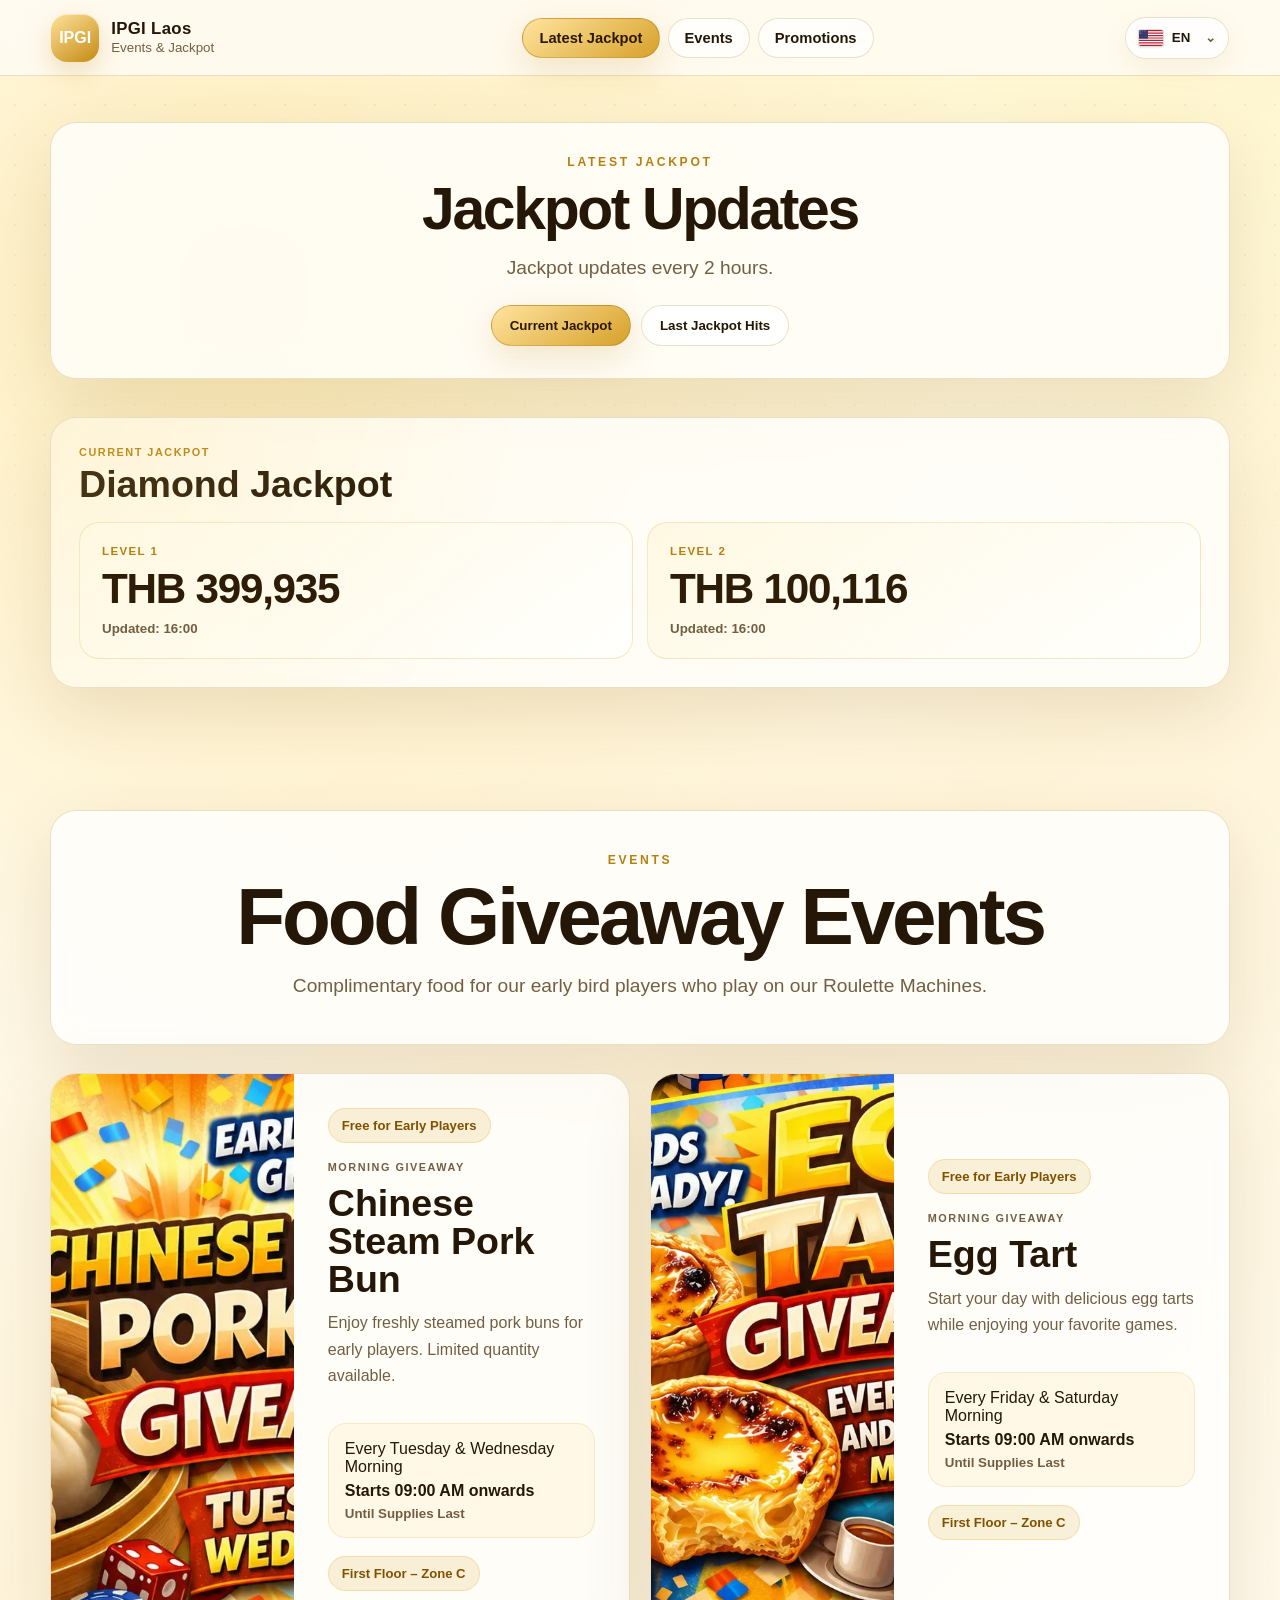
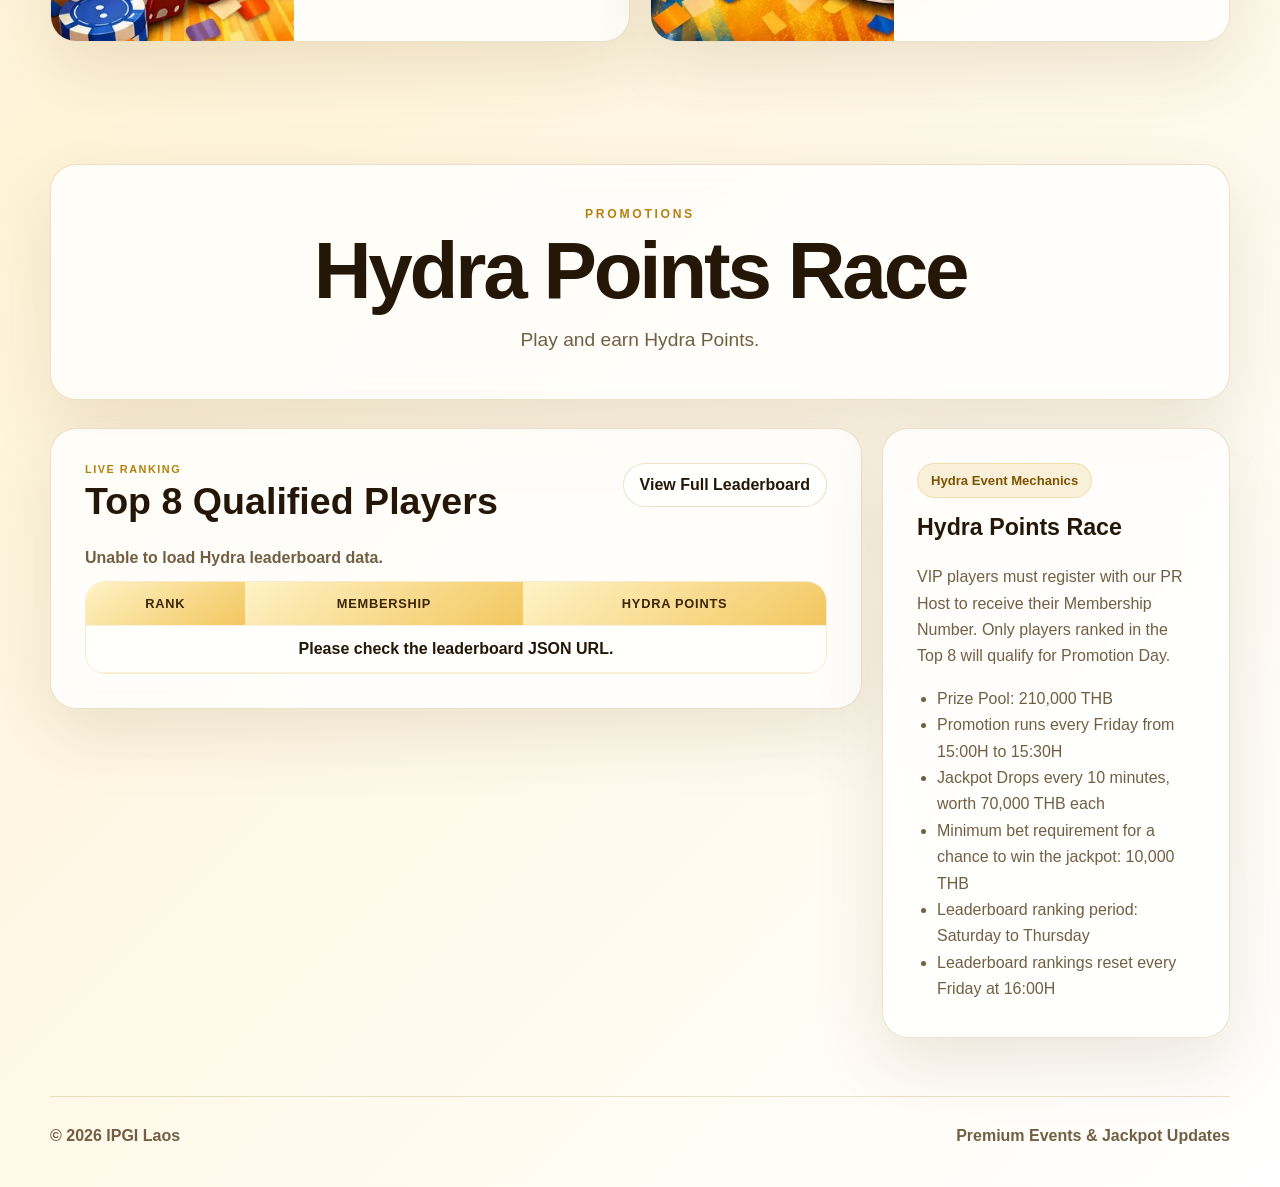
==== commit d4a379b1: "Add files via upload" ====
--- a/index.html
+++ b/index.html
@@ -62,15 +62,42 @@
       <section class="hero-section promotion-view snap-section" id="promotions">
         <div class="section-head reveal-card">
           <p class="eyebrow" data-i18n="promotions.eyebrow">Promotions</p>
-          <h1 data-i18n="promotions.comingTitle">Promotion Coming Soon</h1>
-          <p class="lead" data-i18n="promotions.comingLead">Stay tuned for our upcoming Hydra Points Race promotion.</p>
+          <h1 data-i18n="promotions.title">Hydra Points Race</h1>
+          <p class="lead" data-i18n="promotions.lead">Play and earn Hydra Points.</p>
         </div>
 
-        <div class="coming-soon-card reveal-card">
-          <div class="coming-icon">★</div>
-          <p class="eyebrow compact" data-i18n="promotions.comingEyebrow">Under Proposal</p>
-          <h2 data-i18n="promotions.comingHeading">Hydra Points Race is coming soon</h2>
-          <p data-i18n="promotions.comingText">Full promotion mechanics and leaderboard details will be announced once the event is finalized.</p>
+        <div class="promo-layout">
+          <article class="leaderboard-preview reveal-card">
+            <div class="preview-top">
+              <div>
+                <p class="eyebrow compact" data-i18n="promotions.liveRanking">Live Ranking</p>
+                <h2 data-i18n="promotions.top8Title">Top 8 Qualified Players</h2>
+              </div>
+              <a class="view-full-btn" id="fullLeaderboardLink" href="https://ipgi-laos.github.io/stvegas/" target="_blank" rel="noopener" data-i18n="promotions.viewFull">View Full Leaderboard</a>
+            </div>
+
+            <div class="leaderboard-meta" id="leaderboardMeta" data-i18n="promotions.loading">Loading leaderboard data...</div>
+
+            <div class="mini-table-wrap">
+              <table class="mini-table">
+                <thead>
+                  <tr>
+                    <th data-i18n="promotions.rank">Rank</th>
+                    <th data-i18n="promotions.membership">Membership</th>
+                    <th data-i18n="promotions.hydraPoints">Hydra Points</th>
+                  </tr>
+                </thead>
+                <tbody id="promotionLeaderboardBody"></tbody>
+              </table>
+            </div>
+          </article>
+
+          <aside class="promo-info reveal-card">
+            <span class="gold-chip" data-i18n="promotions.mechanicsBadge">Hydra Event Mechanics</span>
+            <h3 data-i18n="promotions.mechanicsTitle">Hydra Points Race</h3>
+            <p data-i18n="promotions.mechanicsIntro">VIP players must register with our PR Host to receive their Membership Number. Only players ranked in the Top 8 will qualify for Promotion Day.</p>
+<ul id="promotionRules"></ul>
+          </aside>
         </div>
       </section>
     </main>
--- a/style.css
+++ b/style.css
@@ -1219,3 +1219,34 @@
     height: 15px;
   }
 }
+
+/* v13 real SVG flag icons */
+.flag-icon {
+  width: 26px;
+  height: 18px;
+  flex: 0 0 auto;
+  display: inline-block;
+  border-radius: 3px;
+  overflow: hidden;
+  object-fit: cover;
+  border: 1px solid rgba(90,60,0,.18);
+  box-shadow: 0 1px 2px rgba(0,0,0,.08);
+  background: #fff;
+}
+
+.lang-option .flag-icon {
+  width: 28px;
+  height: 19px;
+}
+
+@media (max-width: 480px) {
+  .flag-icon {
+    width: 24px;
+    height: 17px;
+  }
+
+  .lang-option .flag-icon {
+    width: 26px;
+    height: 18px;
+  }
+}
